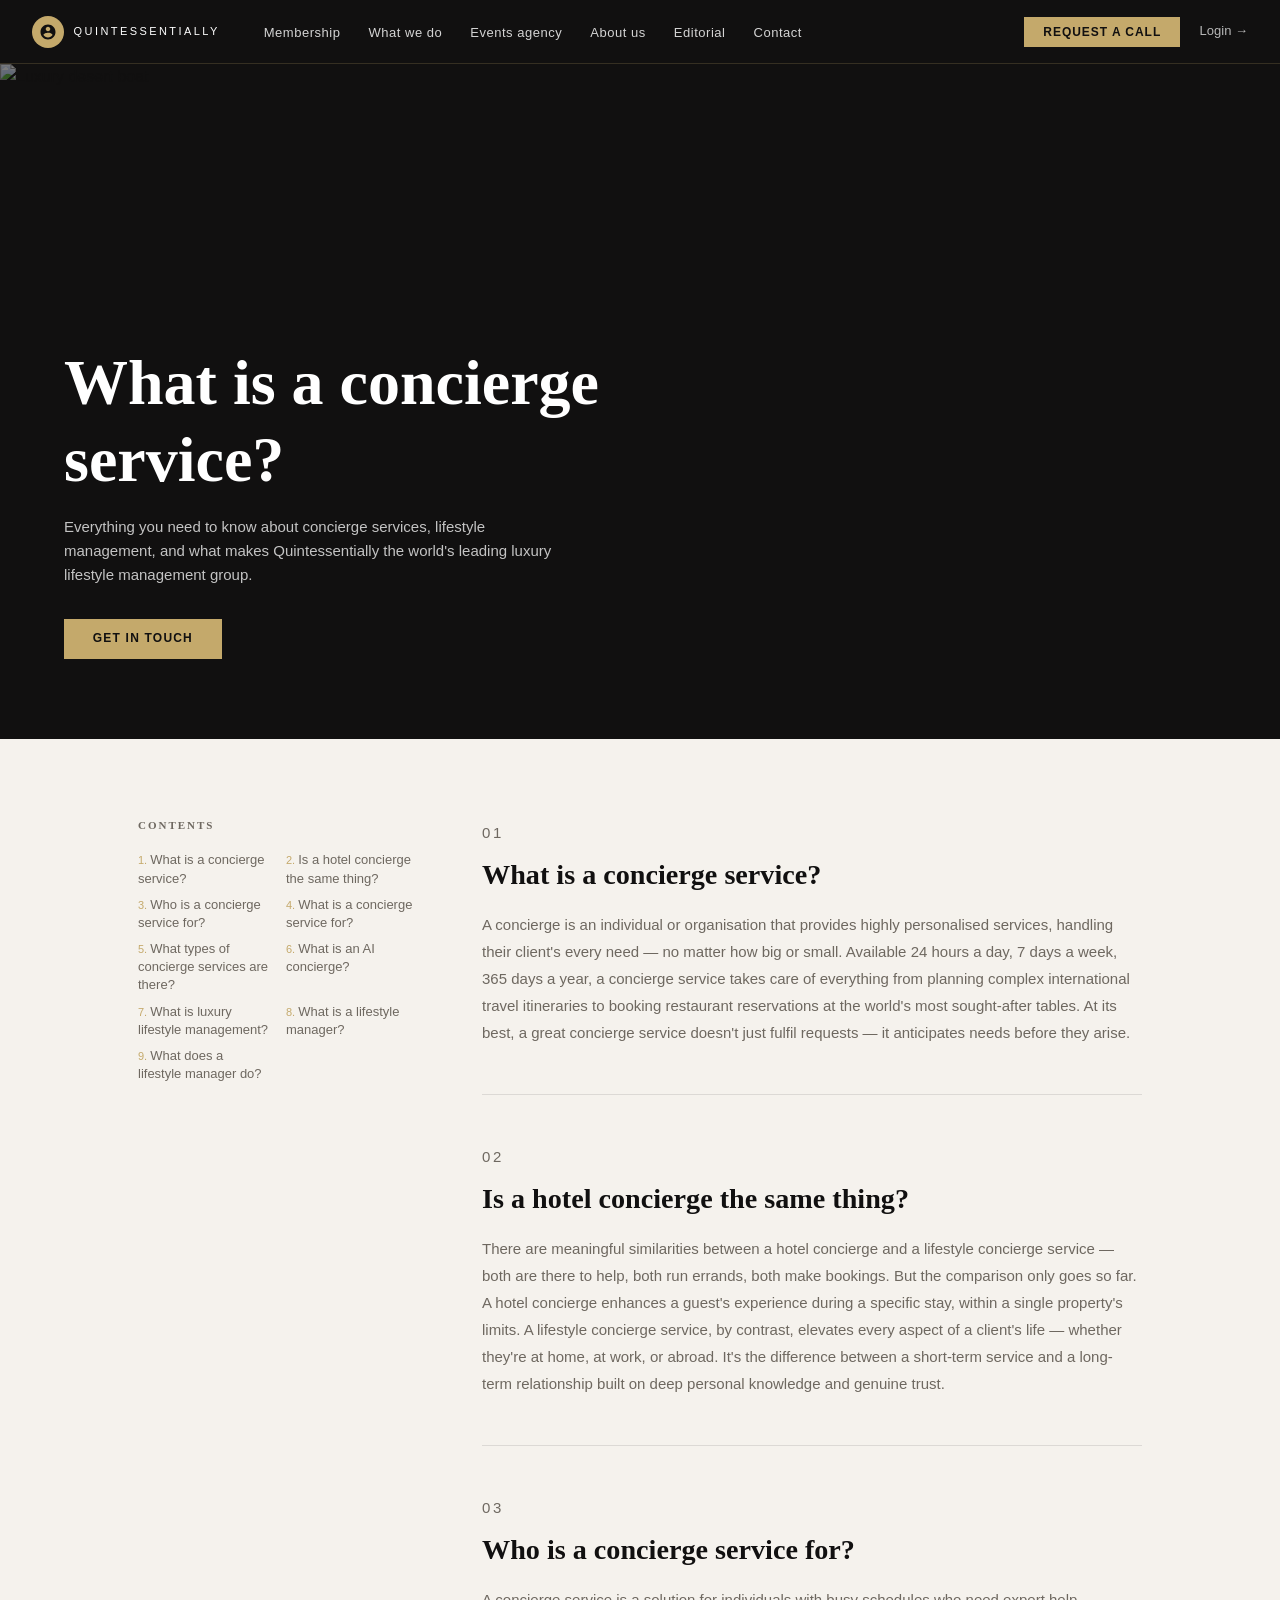
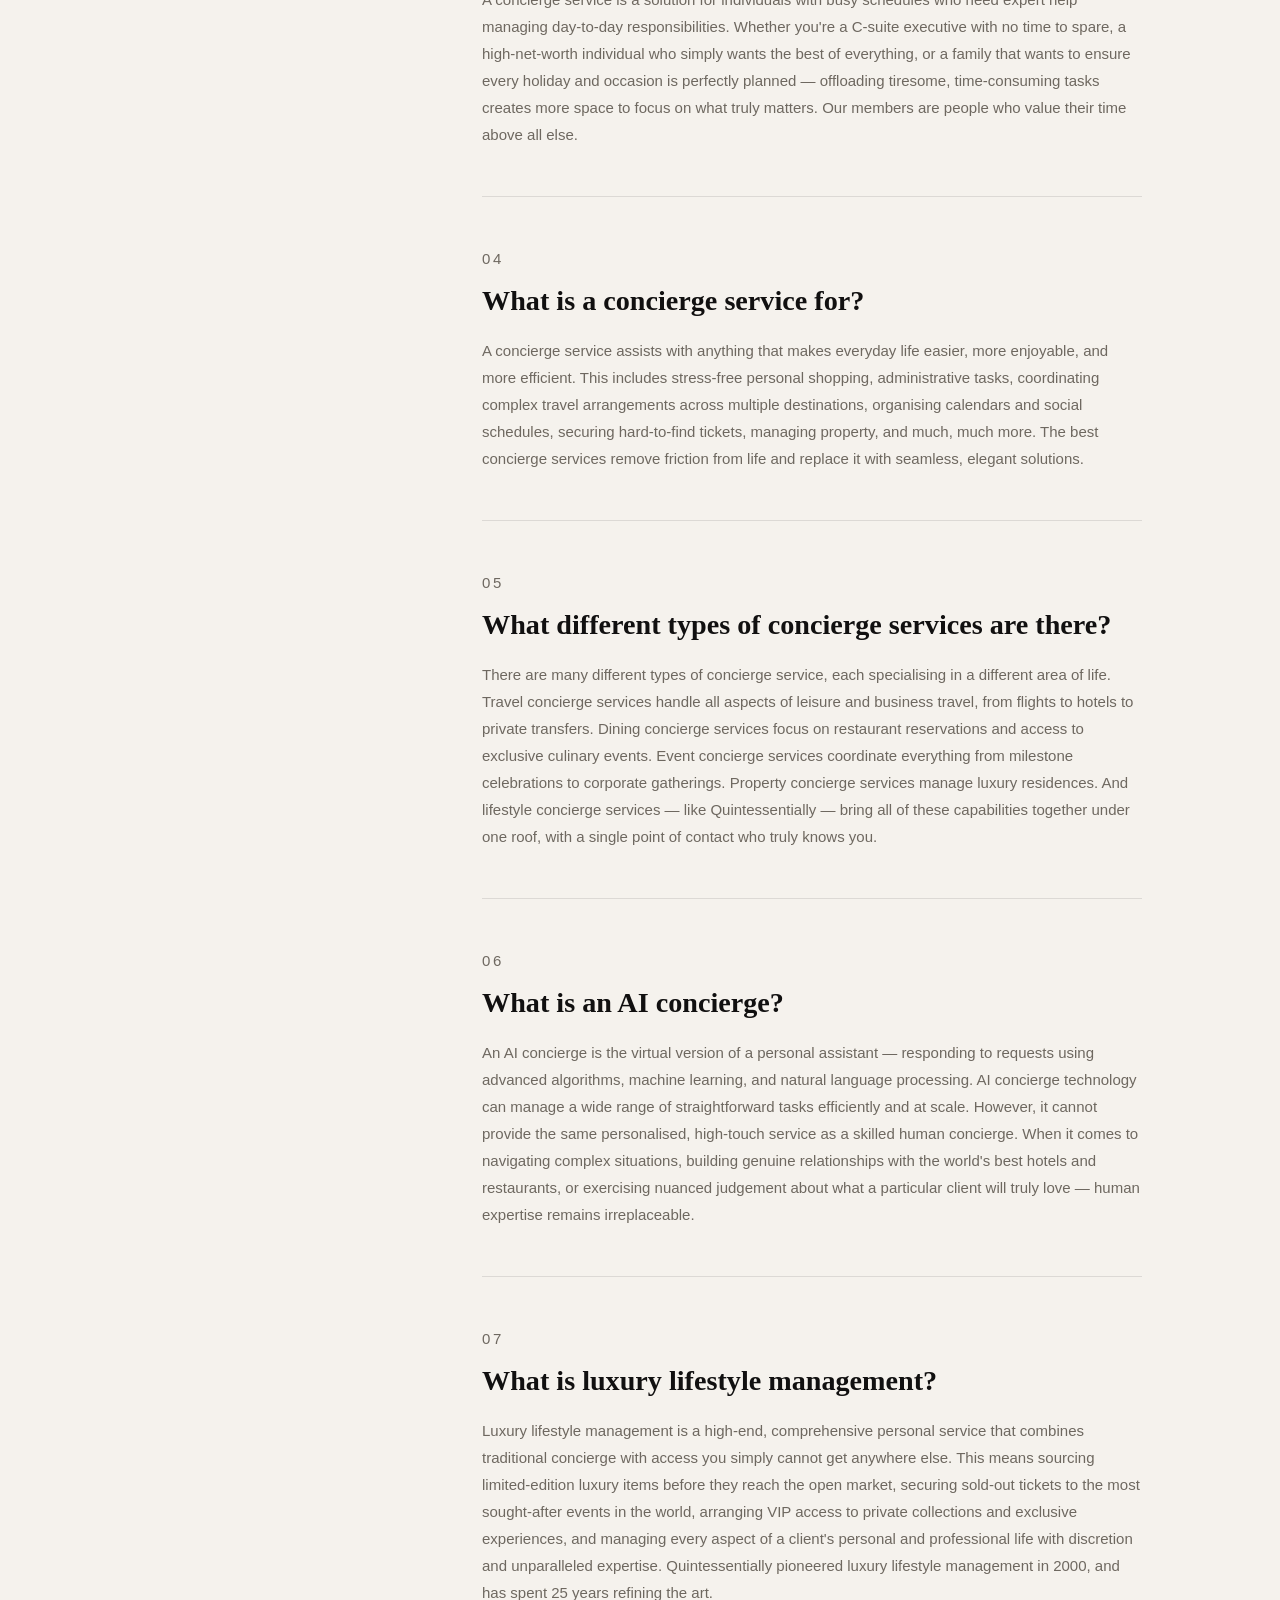
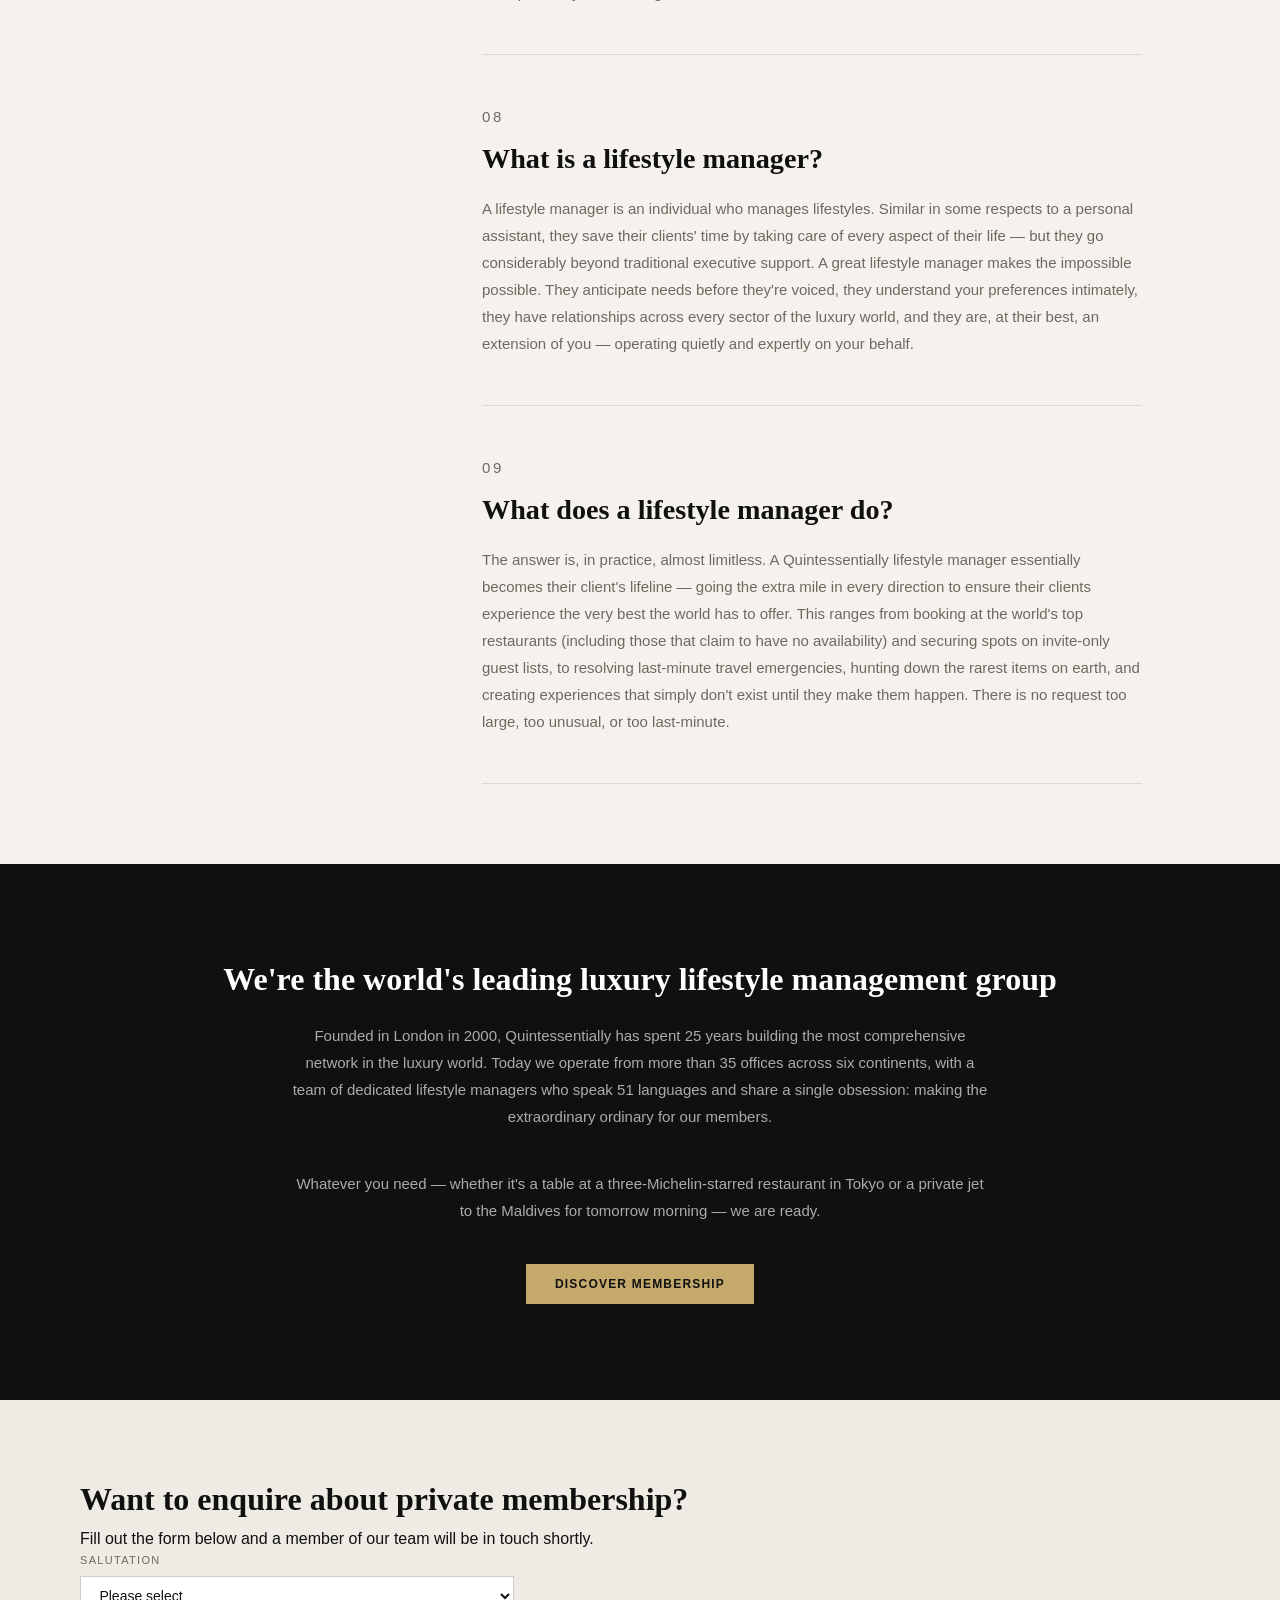
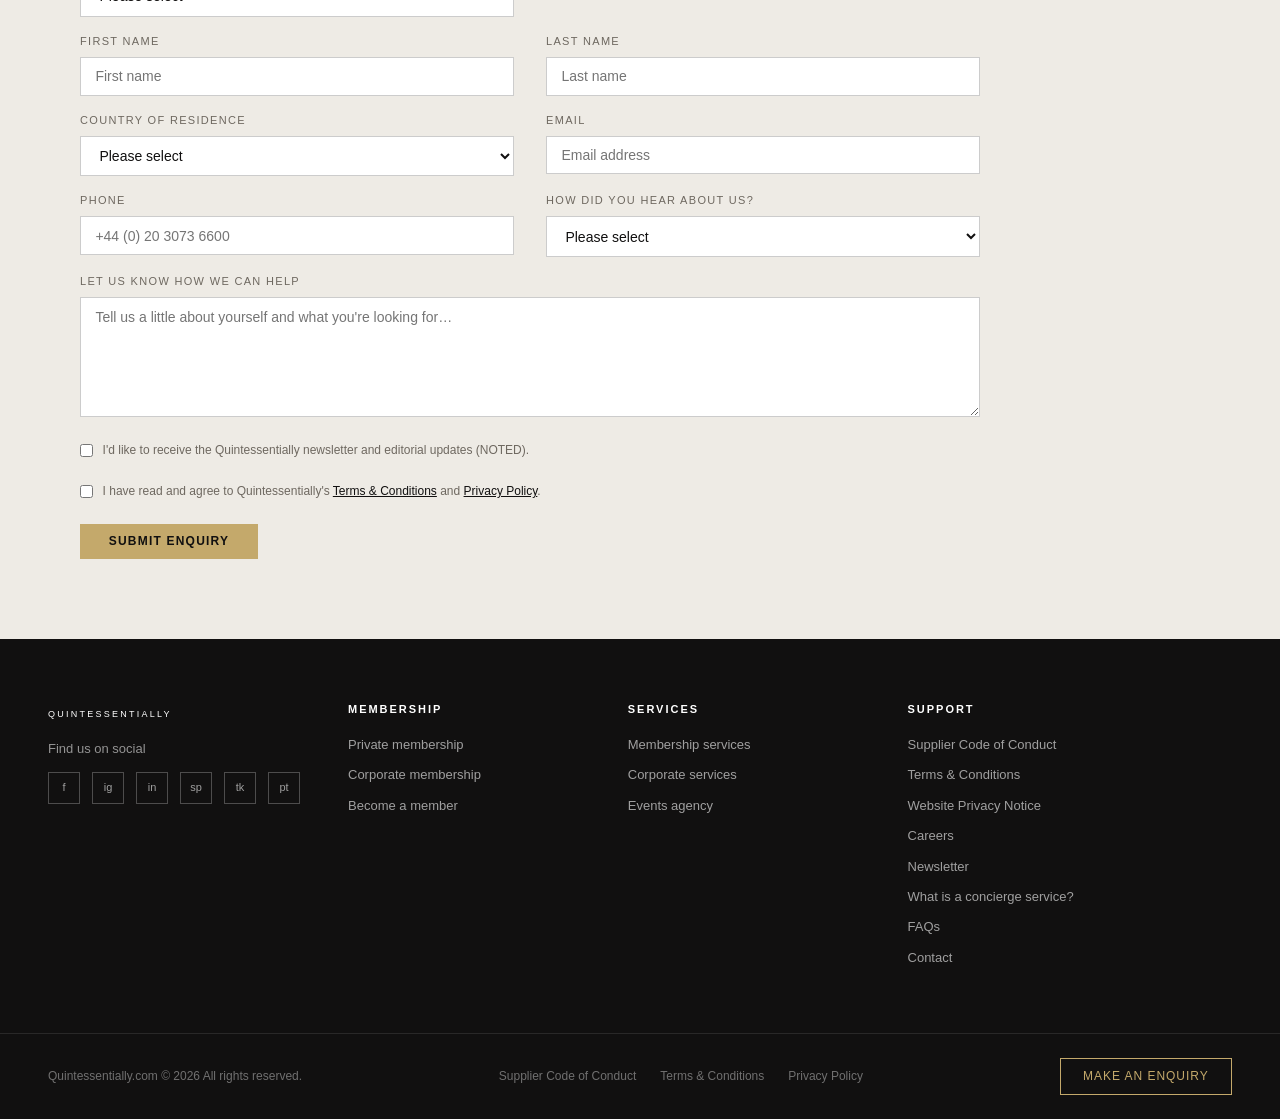
==== concierge-faq.html @ bd620f22 "Add files via upload" ====
<!DOCTYPE html>
<html lang="en">
<head>
  <meta charset="UTF-8">
  <meta name="viewport" content="width=device-width, initial-scale=1.0">
  <title>Quintessentially — What is a concierge service?</title>
  <link rel="stylesheet" href="assets/style.css">
  <style>
    body { padding-top: 64px; }

    /* TOC */
    .faq-layout {
      display: grid;
      grid-template-columns: 280px 1fr;
      gap: 4rem;
      max-width: 1100px;
      margin: 0 auto;
      padding: 5rem 3rem;
    }
    .faq-toc {
      position: sticky;
      top: 80px;
      align-self: start;
    }
    .faq-toc h3 {
      font-size: 11px;
      letter-spacing: 0.18em;
      text-transform: uppercase;
      color: var(--grey);
      margin-bottom: 1.2rem;
    }
    .faq-toc ul {
      display: grid;
      grid-template-columns: 1fr 1fr;
      gap: 0.5rem 1rem;
    }
    .faq-toc ul li a {
      font-size: 13px;
      color: var(--grey);
      line-height: 1.4;
      transition: color 0.2s;
      display: block;
    }
    .faq-toc ul li a:hover { color: var(--gold); }
    .faq-toc ul li a::before {
      content: attr(data-num) ". ";
      color: var(--gold);
      font-size: 11px;
    }

    /* FAQ ITEMS */
    .faq-items { }
    .faq-item {
      border-bottom: 1px solid rgba(0,0,0,0.1);
      padding: 3rem 0;
    }
    .faq-item:first-child { padding-top: 0; }
    .faq-number {
      font-size: 11px;
      letter-spacing: 0.18em;
      text-transform: uppercase;
      color: var(--gold);
      font-family: Helvetica, Arial, sans-serif;
      margin-bottom: 0.75rem;
    }
    .faq-item h2 {
      font-size: clamp(1.3rem, 2.2vw, 1.8rem);
      margin-bottom: 1.2rem;
      color: var(--black);
    }
    .faq-item p {
      color: var(--grey);
      font-size: 15px;
      line-height: 1.8;
      max-width: 680px;
    }

    /* CTA BAND */
    .faq-cta-band {
      background: var(--black);
      padding: 6rem 4rem;
      text-align: center;
    }
    .faq-cta-band h2 {
      color: var(--white);
      font-size: clamp(1.4rem, 2.5vw, 2.2rem);
      margin-bottom: 1.5rem;
    }
    .faq-cta-band p {
      color: rgba(255,255,255,0.65);
      font-size: 15px;
      line-height: 1.8;
      max-width: 700px;
      margin: 0 auto 2.5rem;
    }
  </style>
</head>
<body>

<nav>
  <div class="nav-logo">
    <div class="nav-logo-mark">
      <svg viewBox="0 0 24 24" xmlns="http://www.w3.org/2000/svg"><path d="M12 2C6.48 2 2 6.48 2 12s4.48 10 10 10 10-4.48 10-10S17.52 2 12 2zm0 3c1.66 0 3 1.34 3 3s-1.34 3-3 3-3-1.34-3-3 1.34-3 3-3zm0 14.2c-2.5 0-4.71-1.28-6-3.22.03-1.99 4-3.08 6-3.08 1.99 0 5.97 1.09 6 3.08-1.29 1.94-3.5 3.22-6 3.22z"/></svg>
    </div>
    <span class="nav-wordmark">Quintessentially</span>
  </div>
  <ul class="nav-links">
    <li class="has-drop"><a href="index.html">Membership</a></li>
    <li class="has-drop"><a href="member-services.html">What we do</a></li>
    <li><a href="global.html">Events agency</a></li>
    <li class="has-drop"><a href="global.html">About us</a></li>
    <li><a href="noted.html">Editorial</a></li>
    <li><a href="concierge-faq.html">Contact</a></li>
  </ul>
  <div class="nav-right">
    <button class="btn-request">Request a call</button>
    <a href="#" class="nav-login">Login →</a>
  </div>
</nav>

<!-- PAGE HERO -->
<section class="page-hero">
  <div class="page-hero-bg">
    <img src="https://images.unsplash.com/photo-1539635278872-0e7c5e1f4d5f?w=1600&q=80&fit=crop&crop=center" alt="Luxury desert boat">
  </div>
  <div class="page-hero-content">
    <h1>What is a concierge service?</h1>
    <p>Everything you need to know about concierge services, lifestyle management, and what makes Quintessentially the world's leading luxury lifestyle management group.</p>
    <a href="member-services.html#enquiry" class="btn-gold">Get in touch</a>
  </div>
</section>

<!-- FAQ LAYOUT -->
<div class="faq-layout">

  <!-- TABLE OF CONTENTS -->
  <aside class="faq-toc">
    <h3>Contents</h3>
    <ul>
      <li><a href="#q1" data-num="1">What is a concierge service?</a></li>
      <li><a href="#q2" data-num="2">Is a hotel concierge the same thing?</a></li>
      <li><a href="#q3" data-num="3">Who is a concierge service for?</a></li>
      <li><a href="#q4" data-num="4">What is a concierge service for?</a></li>
      <li><a href="#q5" data-num="5">What types of concierge services are there?</a></li>
      <li><a href="#q6" data-num="6">What is an AI concierge?</a></li>
      <li><a href="#q7" data-num="7">What is luxury lifestyle management?</a></li>
      <li><a href="#q8" data-num="8">What is a lifestyle manager?</a></li>
      <li><a href="#q9" data-num="9">What does a lifestyle manager do?</a></li>
    </ul>
  </aside>

  <!-- FAQ ITEMS -->
  <main class="faq-items">

    <article class="faq-item" id="q1">
      <p class="faq-number">01</p>
      <h2>What is a concierge service?</h2>
      <p>A concierge is an individual or organisation that provides highly personalised services, handling their client's every need — no matter how big or small. Available 24 hours a day, 7 days a week, 365 days a year, a concierge service takes care of everything from planning complex international travel itineraries to booking restaurant reservations at the world's most sought-after tables. At its best, a great concierge service doesn't just fulfil requests — it anticipates needs before they arise.</p>
    </article>

    <article class="faq-item" id="q2">
      <p class="faq-number">02</p>
      <h2>Is a hotel concierge the same thing?</h2>
      <p>There are meaningful similarities between a hotel concierge and a lifestyle concierge service — both are there to help, both run errands, both make bookings. But the comparison only goes so far. A hotel concierge enhances a guest's experience during a specific stay, within a single property's limits. A lifestyle concierge service, by contrast, elevates every aspect of a client's life — whether they're at home, at work, or abroad. It's the difference between a short-term service and a long-term relationship built on deep personal knowledge and genuine trust.</p>
    </article>

    <article class="faq-item" id="q3">
      <p class="faq-number">03</p>
      <h2>Who is a concierge service for?</h2>
      <p>A concierge service is a solution for individuals with busy schedules who need expert help managing day-to-day responsibilities. Whether you're a C-suite executive with no time to spare, a high-net-worth individual who simply wants the best of everything, or a family that wants to ensure every holiday and occasion is perfectly planned — offloading tiresome, time-consuming tasks creates more space to focus on what truly matters. Our members are people who value their time above all else.</p>
    </article>

    <article class="faq-item" id="q4">
      <p class="faq-number">04</p>
      <h2>What is a concierge service for?</h2>
      <p>A concierge service assists with anything that makes everyday life easier, more enjoyable, and more efficient. This includes stress-free personal shopping, administrative tasks, coordinating complex travel arrangements across multiple destinations, organising calendars and social schedules, securing hard-to-find tickets, managing property, and much, much more. The best concierge services remove friction from life and replace it with seamless, elegant solutions.</p>
    </article>

    <article class="faq-item" id="q5">
      <p class="faq-number">05</p>
      <h2>What different types of concierge services are there?</h2>
      <p>There are many different types of concierge service, each specialising in a different area of life. Travel concierge services handle all aspects of leisure and business travel, from flights to hotels to private transfers. Dining concierge services focus on restaurant reservations and access to exclusive culinary events. Event concierge services coordinate everything from milestone celebrations to corporate gatherings. Property concierge services manage luxury residences. And lifestyle concierge services — like Quintessentially — bring all of these capabilities together under one roof, with a single point of contact who truly knows you.</p>
    </article>

    <article class="faq-item" id="q6">
      <p class="faq-number">06</p>
      <h2>What is an AI concierge?</h2>
      <p>An AI concierge is the virtual version of a personal assistant — responding to requests using advanced algorithms, machine learning, and natural language processing. AI concierge technology can manage a wide range of straightforward tasks efficiently and at scale. However, it cannot provide the same personalised, high-touch service as a skilled human concierge. When it comes to navigating complex situations, building genuine relationships with the world's best hotels and restaurants, or exercising nuanced judgement about what a particular client will truly love — human expertise remains irreplaceable.</p>
    </article>

    <article class="faq-item" id="q7">
      <p class="faq-number">07</p>
      <h2>What is luxury lifestyle management?</h2>
      <p>Luxury lifestyle management is a high-end, comprehensive personal service that combines traditional concierge with access you simply cannot get anywhere else. This means sourcing limited-edition luxury items before they reach the open market, securing sold-out tickets to the most sought-after events in the world, arranging VIP access to private collections and exclusive experiences, and managing every aspect of a client's personal and professional life with discretion and unparalleled expertise. Quintessentially pioneered luxury lifestyle management in 2000, and has spent 25 years refining the art.</p>
    </article>

    <article class="faq-item" id="q8">
      <p class="faq-number">08</p>
      <h2>What is a lifestyle manager?</h2>
      <p>A lifestyle manager is an individual who manages lifestyles. Similar in some respects to a personal assistant, they save their clients' time by taking care of every aspect of their life — but they go considerably beyond traditional executive support. A great lifestyle manager makes the impossible possible. They anticipate needs before they're voiced, they understand your preferences intimately, they have relationships across every sector of the luxury world, and they are, at their best, an extension of you — operating quietly and expertly on your behalf.</p>
    </article>

    <article class="faq-item" id="q9">
      <p class="faq-number">09</p>
      <h2>What does a lifestyle manager do?</h2>
      <p>The answer is, in practice, almost limitless. A Quintessentially lifestyle manager essentially becomes their client's lifeline — going the extra mile in every direction to ensure their clients experience the very best the world has to offer. This ranges from booking at the world's top restaurants (including those that claim to have no availability) and securing spots on invite-only guest lists, to resolving last-minute travel emergencies, hunting down the rarest items on earth, and creating experiences that simply don't exist until they make them happen. There is no request too large, too unusual, or too last-minute.</p>
    </article>

  </main>
</div>

<!-- FAQ CTA BAND -->
<section class="faq-cta-band">
  <h2>We're the world's leading luxury lifestyle management group</h2>
  <p>Founded in London in 2000, Quintessentially has spent 25 years building the most comprehensive network in the luxury world. Today we operate from more than 35 offices across six continents, with a team of dedicated lifestyle managers who speak 51 languages and share a single obsession: making the extraordinary ordinary for our members.</p>
  <p>Whatever you need — whether it's a table at a three-Michelin-starred restaurant in Tokyo or a private jet to the Maldives for tomorrow morning — we are ready.</p>
  <a href="member-services.html#enquiry" class="btn-gold">Discover membership</a>
</section>

<!-- ENQUIRY FORM -->
<section class="enquiry-section" id="enquiry">
  <div class="container">
    <h2>Want to enquire about private membership?</h2>
    <p>Fill out the form below and a member of our team will be in touch shortly.</p>
    <form class="enquiry-form" onsubmit="return false;">
      <div>
        <label for="salutation-faq">Salutation</label>
        <select id="salutation-faq">
          <option value="">Please select</option>
          <option>Mr</option>
          <option>Mrs</option>
          <option>Ms</option>
          <option>Dr</option>
          <option>Lord</option>
          <option>Lady</option>
        </select>
      </div>
      <div></div>
      <div>
        <label for="first-name-faq">First name</label>
        <input type="text" id="first-name-faq" placeholder="First name">
      </div>
      <div>
        <label for="last-name-faq">Last name</label>
        <input type="text" id="last-name-faq" placeholder="Last name">
      </div>
      <div>
        <label for="country-faq">Country of residence</label>
        <select id="country-faq">
          <option value="">Please select</option>
          <option>United Kingdom</option>
          <option>United States</option>
          <option>United Arab Emirates</option>
          <option>France</option>
          <option>Germany</option>
          <option>Switzerland</option>
          <option>Italy</option>
          <option>Spain</option>
          <option>Other</option>
        </select>
      </div>
      <div>
        <label for="email-faq">Email</label>
        <input type="email" id="email-faq" placeholder="Email address">
      </div>
      <div>
        <label for="phone-faq">Phone</label>
        <input type="tel" id="phone-faq" placeholder="+44 (0) 20 3073 6600">
      </div>
      <div>
        <label for="heard-faq">How did you hear about us?</label>
        <select id="heard-faq">
          <option value="">Please select</option>
          <option>Word of mouth</option>
          <option>Google search</option>
          <option>Social media</option>
          <option>Press coverage</option>
          <option>Existing member</option>
          <option>Hotel or brand partner</option>
        </select>
      </div>
      <div class="full-width">
        <label for="message-faq">Let us know how we can help</label>
        <textarea id="message-faq" placeholder="Tell us a little about yourself and what you're looking for…"></textarea>
      </div>
      <div class="checkbox-row">
        <input type="checkbox" id="newsletter-check-faq">
        <label for="newsletter-check-faq" style="text-transform:none;letter-spacing:0;font-size:12px;color:var(--grey);">I'd like to receive the Quintessentially newsletter and editorial updates (NOTED).</label>
      </div>
      <div class="checkbox-row">
        <input type="checkbox" id="terms-check-faq">
        <label for="terms-check-faq" style="text-transform:none;letter-spacing:0;font-size:12px;color:var(--grey);">I have read and agree to Quintessentially's <a href="#" style="color:var(--black);text-decoration:underline;">Terms &amp; Conditions</a> and <a href="#" style="color:var(--black);text-decoration:underline;">Privacy Policy</a>.</label>
      </div>
      <div class="full-width">
        <button type="submit" class="btn-gold">Submit enquiry</button>
      </div>
    </form>
  </div>
</section>

<footer>
  <div class="footer-top">
    <div class="footer-brand">
      <span style="font-family:Helvetica;font-size:9px;letter-spacing:0.25em;color:#fff;text-transform:uppercase;">QUINTESSENTIALLY</span>
      <p style="margin-top:1rem;">Find us on social</p>
      <div class="footer-social">
        <a href="#">f</a><a href="#">ig</a><a href="#">in</a><a href="#">sp</a><a href="#">tk</a><a href="#">pt</a>
      </div>
    </div>
    <div class="footer-col">
      <h5>Membership</h5>
      <ul>
        <li><a href="#">Private membership</a></li>
        <li><a href="#">Corporate membership</a></li>
        <li><a href="member-services.html">Become a member</a></li>
      </ul>
    </div>
    <div class="footer-col">
      <h5>Services</h5>
      <ul>
        <li><a href="member-services.html">Membership services</a></li>
        <li><a href="#">Corporate services</a></li>
        <li><a href="#">Events agency</a></li>
      </ul>
    </div>
    <div class="footer-col">
      <h5>Support</h5>
      <ul>
        <li><a href="#">Supplier Code of Conduct</a></li>
        <li><a href="#">Terms &amp; Conditions</a></li>
        <li><a href="#">Website Privacy Notice</a></li>
        <li><a href="#">Careers</a></li>
        <li><a href="#">Newsletter</a></li>
        <li><a href="concierge-faq.html">What is a concierge service?</a></li>
        <li><a href="concierge-faq.html">FAQs</a></li>
        <li><a href="#">Contact</a></li>
      </ul>
    </div>
  </div>
  <div class="footer-bottom">
    <p>Quintessentially.com © 2026 All rights reserved.</p>
    <div class="footer-bottom-links">
      <a href="#">Supplier Code of Conduct</a>
      <a href="#">Terms &amp; Conditions</a>
      <a href="#">Privacy Policy</a>
    </div>
    <a href="#" class="btn-make-enquiry">Make an enquiry</a>
  </div>
</footer>

<script src="assets/main.js" defer></script>
</body>
</html>
---- assets/style.css ----
/* Quintessentially — Shared Stylesheet */

:root {
  --black: #111010;
  --paper: #F5F2ED;
  --gold: #C4A96B;
  --grey: #6E6860;
  --white: #ffffff;
  color-scheme: light;
}

*, *::before, *::after { box-sizing: border-box; margin: 0; padding: 0; }

html { scroll-behavior: smooth; }

body {
  font-family: Helvetica, Arial, sans-serif;
  background: var(--paper);
  color: var(--black);
  font-size: 16px;
  line-height: 1.6;
}

h1, h2, h3, h4, h5, h6 {
  font-family: Georgia, 'Times New Roman', serif;
  line-height: 1.2;
}

a { color: inherit; text-decoration: none; }
ul { list-style: none; }
img { display: block; width: 100%; height: 100%; object-fit: cover; }

/* ── NAV ── */
nav {
  position: fixed;
  top: 0; left: 0; right: 0;
  z-index: 100;
  background: var(--black);
  display: flex;
  align-items: center;
  gap: 2rem;
  padding: 0 2rem;
  height: 64px;
  border-bottom: 1px solid rgba(196,169,107,0.2);
}

.nav-logo {
  display: flex;
  align-items: center;
  gap: 0.6rem;
  flex-shrink: 0;
}

.nav-logo-mark {
  width: 32px;
  height: 32px;
  background: var(--gold);
  border-radius: 50%;
  display: flex;
  align-items: center;
  justify-content: center;
}

.nav-logo-mark svg {
  width: 18px;
  height: 18px;
  fill: var(--black);
}

.nav-wordmark {
  font-family: Helvetica, Arial, sans-serif;
  font-size: 11px;
  letter-spacing: 0.22em;
  text-transform: uppercase;
  color: var(--white);
}

.nav-links {
  display: flex;
  align-items: center;
  gap: 0.25rem;
  flex: 1;
}

.nav-links li a {
  color: rgba(255,255,255,0.82);
  font-size: 13px;
  letter-spacing: 0.04em;
  padding: 0.35rem 0.75rem;
  border-radius: 2px;
  transition: color 0.2s;
}

.nav-links li a:hover { color: var(--gold); }

.nav-right {
  display: flex;
  align-items: center;
  gap: 1.2rem;
  flex-shrink: 0;
}

.btn-request {
  background: var(--gold);
  color: var(--black);
  border: none;
  padding: 0.5rem 1.2rem;
  font-size: 12px;
  letter-spacing: 0.08em;
  text-transform: uppercase;
  cursor: pointer;
  font-family: Helvetica, Arial, sans-serif;
  font-weight: 600;
  transition: background 0.2s;
}

.btn-request:hover { background: #b8983d; }

.nav-login {
  color: rgba(255,255,255,0.7);
  font-size: 13px;
  transition: color 0.2s;
}

.nav-login:hover { color: var(--gold); }

/* ── FOOTER ── */
footer {
  background: var(--black);
  color: rgba(255,255,255,0.75);
  font-size: 13px;
}

.footer-top {
  display: grid;
  grid-template-columns: 1fr 1fr 1fr 1.4fr;
  gap: 3rem;
  padding: 4rem 3rem;
  border-bottom: 1px solid rgba(255,255,255,0.1);
}

.footer-brand p {
  font-size: 13px;
  color: rgba(255,255,255,0.55);
  margin-top: 1rem;
}

.footer-social {
  display: flex;
  gap: 0.75rem;
  margin-top: 0.75rem;
}

.footer-social a {
  width: 32px;
  height: 32px;
  border: 1px solid rgba(255,255,255,0.25);
  display: flex;
  align-items: center;
  justify-content: center;
  font-size: 11px;
  color: rgba(255,255,255,0.6);
  transition: border-color 0.2s, color 0.2s;
}

.footer-social a:hover { border-color: var(--gold); color: var(--gold); }

.footer-col h5 {
  font-family: Helvetica, Arial, sans-serif;
  font-size: 11px;
  letter-spacing: 0.18em;
  text-transform: uppercase;
  color: var(--white);
  margin-bottom: 1.2rem;
}

.footer-col ul { display: flex; flex-direction: column; gap: 0.6rem; }

.footer-col ul li a {
  color: rgba(255,255,255,0.6);
  font-size: 13px;
  transition: color 0.2s;
}

.footer-col ul li a:hover { color: var(--gold); }

.footer-bottom {
  display: flex;
  align-items: center;
  justify-content: space-between;
  flex-wrap: wrap;
  gap: 1rem;
  padding: 1.5rem 3rem;
}

.footer-bottom p { font-size: 12px; color: rgba(255,255,255,0.4); }

.footer-bottom-links {
  display: flex;
  gap: 1.5rem;
}

.footer-bottom-links a {
  font-size: 12px;
  color: rgba(255,255,255,0.4);
  transition: color 0.2s;
}

.footer-bottom-links a:hover { color: var(--gold); }

.btn-make-enquiry {
  background: transparent;
  border: 1px solid var(--gold);
  color: var(--gold);
  padding: 0.5rem 1.4rem;
  font-size: 12px;
  letter-spacing: 0.08em;
  text-transform: uppercase;
  transition: background 0.2s, color 0.2s;
}

.btn-make-enquiry:hover { background: var(--gold); color: var(--black); }

/* ── SHARED UTILITY CLASSES ── */
.container { max-width: 1200px; margin: 0 auto; padding: 0 2rem; }

.btn-gold {
  display: inline-block;
  background: var(--gold);
  color: var(--black);
  padding: 0.65rem 1.8rem;
  font-size: 12px;
  letter-spacing: 0.1em;
  text-transform: uppercase;
  font-weight: 700;
  font-family: Helvetica, Arial, sans-serif;
  transition: background 0.2s;
  cursor: pointer;
  border: none;
}

.btn-gold:hover { background: #b8983d; }

.btn-outline-white {
  display: inline-block;
  background: transparent;
  color: var(--white);
  border: 1px solid rgba(255,255,255,0.6);
  padding: 0.65rem 1.8rem;
  font-size: 12px;
  letter-spacing: 0.1em;
  text-transform: uppercase;
  font-family: Helvetica, Arial, sans-serif;
  transition: border-color 0.2s, color 0.2s;
}

.btn-outline-white:hover { border-color: var(--gold); color: var(--gold); }

.btn-outline-dark {
  display: inline-block;
  background: transparent;
  color: var(--black);
  border: 1px solid var(--black);
  padding: 0.65rem 1.8rem;
  font-size: 12px;
  letter-spacing: 0.1em;
  text-transform: uppercase;
  font-family: Helvetica, Arial, sans-serif;
  transition: background 0.2s, color 0.2s;
}

.btn-outline-dark:hover { background: var(--black); color: var(--white); }

.tag {
  display: inline-block;
  font-size: 10px;
  letter-spacing: 0.15em;
  text-transform: uppercase;
  color: var(--gold);
  font-family: Helvetica, Arial, sans-serif;
  font-weight: 600;
  margin-bottom: 0.5rem;
}

.tag-dark {
  color: var(--black);
}

/* ── SPLIT HERO ── */
.split-hero {
  display: grid;
  grid-template-columns: 1fr 1fr;
  min-height: 100vh;
  padding-top: 64px;
}

.split-hero-text {
  background: var(--black);
  color: var(--white);
  display: flex;
  flex-direction: column;
  justify-content: center;
  padding: 6rem 4rem;
}

.split-hero-text h1 {
  font-size: clamp(2.2rem, 4vw, 3.5rem);
  color: var(--white);
  margin-bottom: 1.5rem;
}

.split-hero-text p {
  color: rgba(255,255,255,0.7);
  margin-bottom: 2rem;
  max-width: 400px;
  font-size: 15px;
}

.split-hero-img {
  position: relative;
  overflow: hidden;
}

.split-hero-img img {
  position: absolute;
  inset: 0;
  width: 100%;
  height: 100%;
  object-fit: cover;
}

/* ── FILTER BAR ── */
.filter-bar {
  background: var(--paper);
  border-bottom: 1px solid rgba(0,0,0,0.1);
  padding: 1rem 3rem;
  display: flex;
  align-items: center;
  gap: 1rem;
}

.filter-bar label {
  font-size: 12px;
  letter-spacing: 0.12em;
  text-transform: uppercase;
  color: var(--grey);
}

.filter-bar select {
  border: 1px solid rgba(0,0,0,0.2);
  background: var(--white);
  padding: 0.4rem 1rem;
  font-size: 13px;
  font-family: Helvetica, Arial, sans-serif;
  color: var(--black);
  cursor: pointer;
}

/* ── FEATURE COLUMNS ── */
.feature-cols {
  display: grid;
  grid-template-columns: repeat(3, 1fr);
  gap: 0;
}

.feature-col {
  position: relative;
}

.feature-col-img {
  height: 380px;
  overflow: hidden;
}

.feature-col-body {
  padding: 2rem;
  background: var(--white);
}

.feature-col-body h3 {
  font-size: 1.3rem;
  margin-bottom: 0.75rem;
}

.feature-col-body p {
  color: var(--grey);
  font-size: 14px;
  line-height: 1.7;
  margin-bottom: 1rem;
}

/* ── CTA BAND ── */
.cta-band {
  position: relative;
  min-height: 320px;
  display: flex;
  align-items: center;
  justify-content: center;
  text-align: center;
  overflow: hidden;
}

.cta-band-bg {
  position: absolute;
  inset: 0;
  background: var(--black);
}

.cta-band-bg img {
  width: 100%;
  height: 100%;
  object-fit: cover;
  opacity: 0.4;
}

.cta-band-content {
  position: relative;
  z-index: 2;
  padding: 4rem 2rem;
}

.cta-band-content h2 {
  font-size: clamp(1.6rem, 3vw, 2.5rem);
  color: var(--white);
  margin-bottom: 1.5rem;
}

.cta-band-content p {
  color: rgba(255,255,255,0.7);
  margin-bottom: 2rem;
  max-width: 500px;
  margin-left: auto;
  margin-right: auto;
}

/* ── TESTIMONIAL BAND ── */
.testimonial-band {
  background: var(--black);
  padding: 5rem 3rem;
  text-align: center;
}

.testimonial-band blockquote {
  font-family: Georgia, serif;
  font-style: italic;
  font-size: clamp(1.2rem, 2.5vw, 1.7rem);
  color: var(--white);
  max-width: 800px;
  margin: 0 auto 2rem;
  line-height: 1.5;
}

.testimonial-dots {
  display: flex;
  gap: 0.5rem;
  justify-content: center;
}

.testimonial-dots span {
  width: 8px;
  height: 8px;
  border-radius: 50%;
  background: rgba(255,255,255,0.3);
}

.testimonial-dots span.active { background: var(--gold); }

/* ── MEMBERSHIP BAND ── */
.membership-band {
  background: var(--black);
  padding: 4rem 3rem;
  text-align: center;
  display: flex;
  flex-direction: column;
  align-items: center;
  gap: 1.5rem;
}

.membership-band h2 {
  color: var(--white);
  font-size: clamp(1.4rem, 2.5vw, 2rem);
}

.membership-band-btns {
  display: flex;
  gap: 1rem;
  flex-wrap: wrap;
  justify-content: center;
}

/* ── ENQUIRY FORM ── */
.enquiry-section {
  background: #EEEBE5;
  padding: 5rem 3rem;
}

.enquiry-section h2 {
  font-size: clamp(1.3rem, 2.5vw, 2rem);
  margin-bottom: 0.5rem;
}

.enquiry-section > p {
  color: var(--grey);
  margin-bottom: 2.5rem;
}

.enquiry-form {
  display: grid;
  grid-template-columns: 1fr 1fr;
  gap: 1rem 2rem;
  max-width: 900px;
}

.enquiry-form .full-width { grid-column: 1 / -1; }

.enquiry-form label {
  display: block;
  font-size: 11px;
  letter-spacing: 0.12em;
  text-transform: uppercase;
  margin-bottom: 0.4rem;
  color: var(--grey);
}

.enquiry-form input,
.enquiry-form select,
.enquiry-form textarea {
  width: 100%;
  border: 1px solid rgba(0,0,0,0.2);
  background: var(--white);
  padding: 0.65rem 0.9rem;
  font-size: 14px;
  font-family: Helvetica, Arial, sans-serif;
  color: var(--black);
}

.enquiry-form textarea { min-height: 120px; resize: vertical; }

.enquiry-form .checkbox-row {
  display: flex;
  align-items: flex-start;
  gap: 0.6rem;
  grid-column: 1 / -1;
  font-size: 12px;
  color: var(--grey);
}

.enquiry-form .checkbox-row input[type="checkbox"] {
  width: auto;
  margin-top: 3px;
  flex-shrink: 0;
}

/* ── SPECIALIST SERVICES TABS ── */
.specialist-section {
  background: var(--black);
  padding: 5rem 3rem;
}

.specialist-section h2 {
  color: var(--white);
  margin-bottom: 2rem;
  font-size: clamp(1.4rem, 2.5vw, 2rem);
}

.specialist-tabs {
  display: flex;
  flex-wrap: wrap;
  gap: 0.5rem;
  margin-bottom: 2.5rem;
}

.specialist-tabs button {
  background: transparent;
  border: 1px solid rgba(255,255,255,0.25);
  color: rgba(255,255,255,0.7);
  padding: 0.4rem 1rem;
  font-size: 12px;
  letter-spacing: 0.06em;
  cursor: pointer;
  font-family: Helvetica, Arial, sans-serif;
  transition: border-color 0.2s, color 0.2s;
}

.specialist-tabs button.active,
.specialist-tabs button:hover {
  border-color: var(--gold);
  color: var(--gold);
}

.specialist-feature-card {
  display: grid;
  grid-template-columns: 1fr 1fr;
  background: #1A1918;
  overflow: hidden;
}

.specialist-feature-card-img {
  height: 360px;
  overflow: hidden;
}

.specialist-feature-card-body {
  padding: 3rem;
  display: flex;
  flex-direction: column;
  justify-content: center;
}

.specialist-feature-card-body h3 {
  color: var(--white);
  font-size: 1.6rem;
  margin-bottom: 1rem;
}

.specialist-feature-card-body p {
  color: rgba(255,255,255,0.65);
  font-size: 14px;
  line-height: 1.7;
  margin-bottom: 1.5rem;
}

/* ── CLOSER BAND ── */
.closer-band {
  position: relative;
  min-height: 420px;
  display: flex;
  align-items: center;
  overflow: hidden;
}

.closer-band-bg {
  position: absolute;
  inset: 0;
}

.closer-band-bg img {
  width: 100%;
  height: 100%;
  object-fit: cover;
}

.closer-band-overlay {
  position: absolute;
  inset: 0;
  background: rgba(17,16,16,0.55);
}

.closer-band-box {
  position: relative;
  z-index: 2;
  background: rgba(17,16,16,0.82);
  padding: 3.5rem 4rem;
  max-width: 560px;
  margin-left: 8%;
}

.closer-band-box h2 {
  font-style: italic;
  color: var(--white);
  font-size: clamp(1.3rem, 2.5vw, 2rem);
  margin-bottom: 1rem;
}

.closer-band-box p {
  color: rgba(255,255,255,0.7);
  font-size: 14px;
  margin-bottom: 2rem;
  line-height: 1.7;
}

.closer-band-btns { display: flex; gap: 1rem; flex-wrap: wrap; }

/* ── STORY / CAROUSEL SECTION ── */
.story-section {
  display: grid;
  grid-template-columns: 1fr 1fr;
  min-height: 540px;
}

.story-images {
  display: grid;
  grid-template-columns: 1fr 1fr;
  grid-template-rows: 1fr 1fr;
}

.story-images img {
  width: 100%;
  height: 270px;
  object-fit: cover;
}

.story-body {
  background: var(--black);
  color: var(--white);
  padding: 4rem;
  display: flex;
  flex-direction: column;
  justify-content: center;
}

.story-body .tag { color: var(--gold); }

.story-body h2 {
  font-size: clamp(1.4rem, 2.5vw, 2.2rem);
  color: var(--white);
  margin-bottom: 1rem;
}

.story-body p {
  color: rgba(255,255,255,0.7);
  font-size: 14px;
  line-height: 1.8;
  margin-bottom: 1.5rem;
}

/* ── PAGE HERO (dark full bleed) ── */
.page-hero {
  position: relative;
  min-height: 75vh;
  display: flex;
  align-items: flex-end;
  padding-top: 64px;
  overflow: hidden;
}

.page-hero-bg {
  position: absolute;
  inset: 0;
  background: var(--black);
}

.page-hero-bg img {
  width: 100%;
  height: 100%;
  object-fit: cover;
  opacity: 0.45;
}

.page-hero-content {
  position: relative;
  z-index: 2;
  padding: 5rem 4rem;
  max-width: 700px;
}

.page-hero-content h1 {
  font-size: clamp(2.5rem, 5vw, 5rem);
  color: var(--white);
  margin-bottom: 1rem;
}

.page-hero-content p {
  color: rgba(255,255,255,0.75);
  font-size: 15px;
  margin-bottom: 2rem;
  max-width: 500px;
}
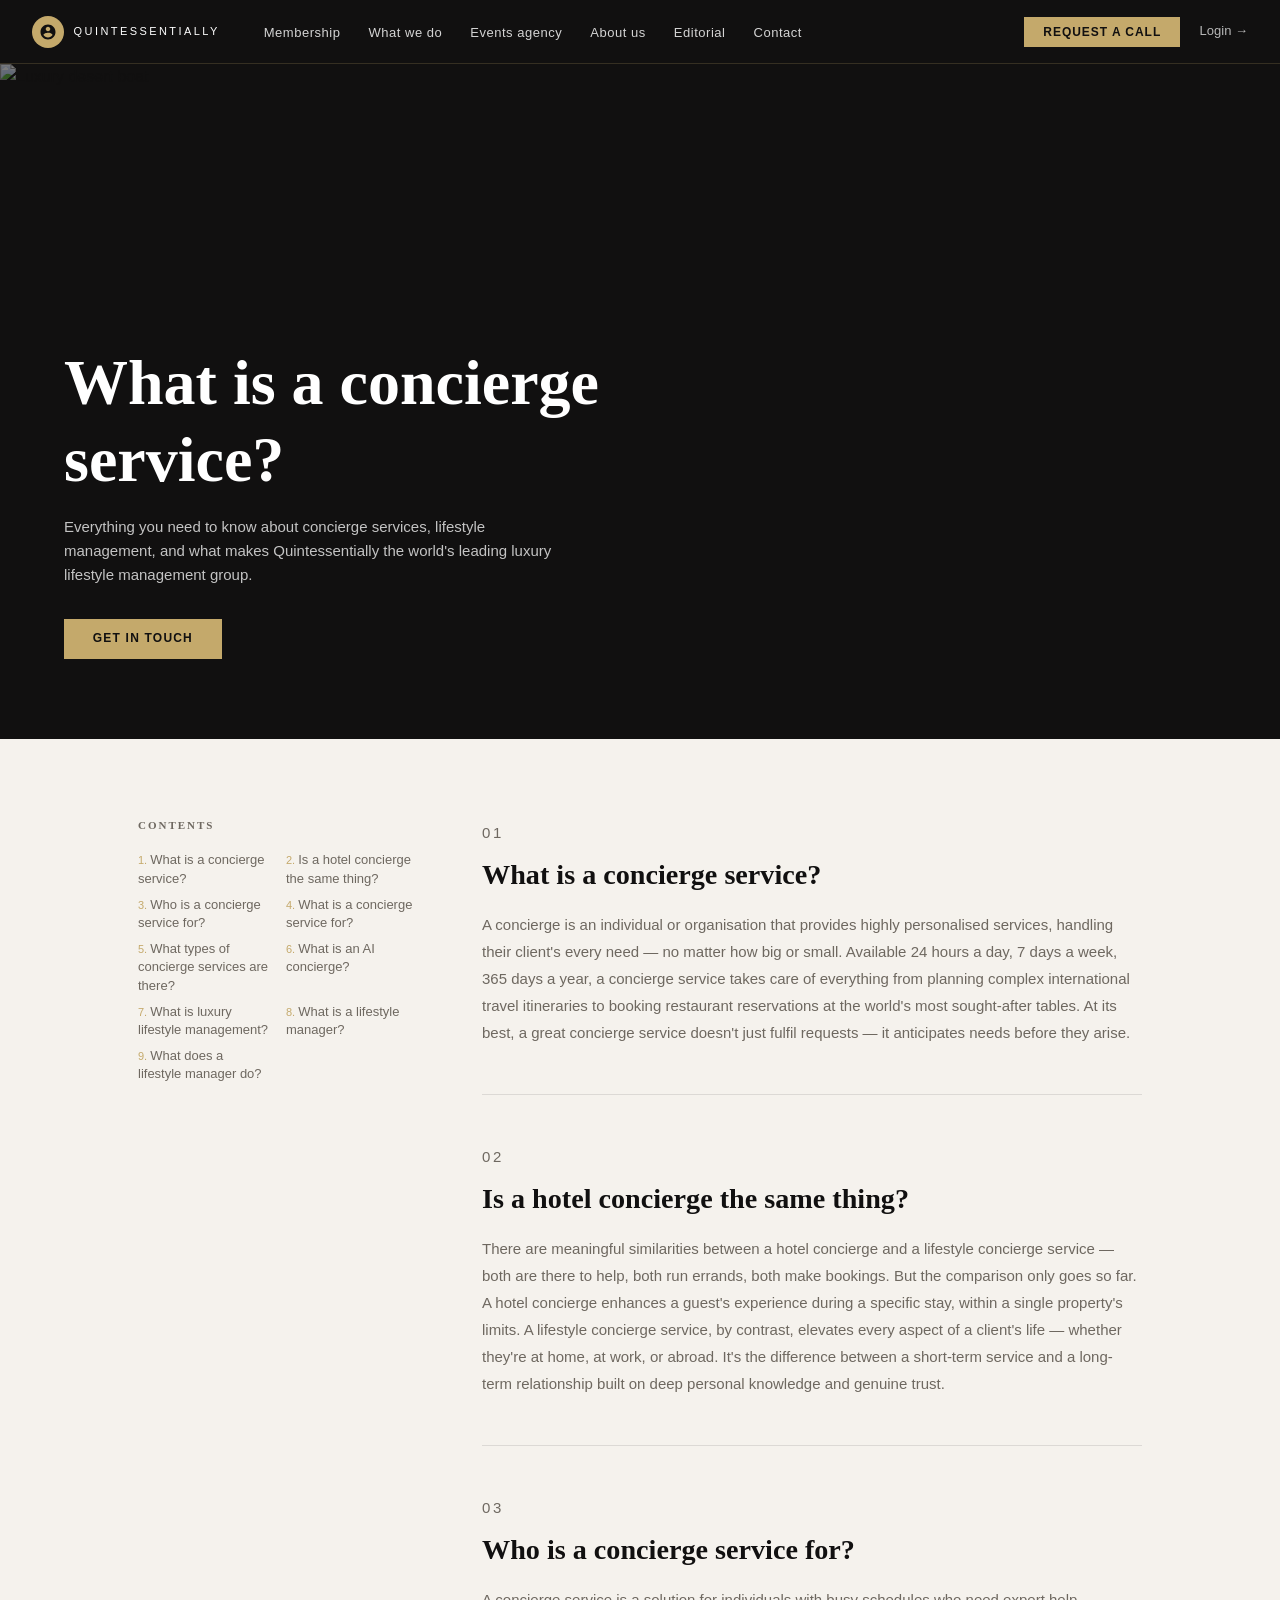
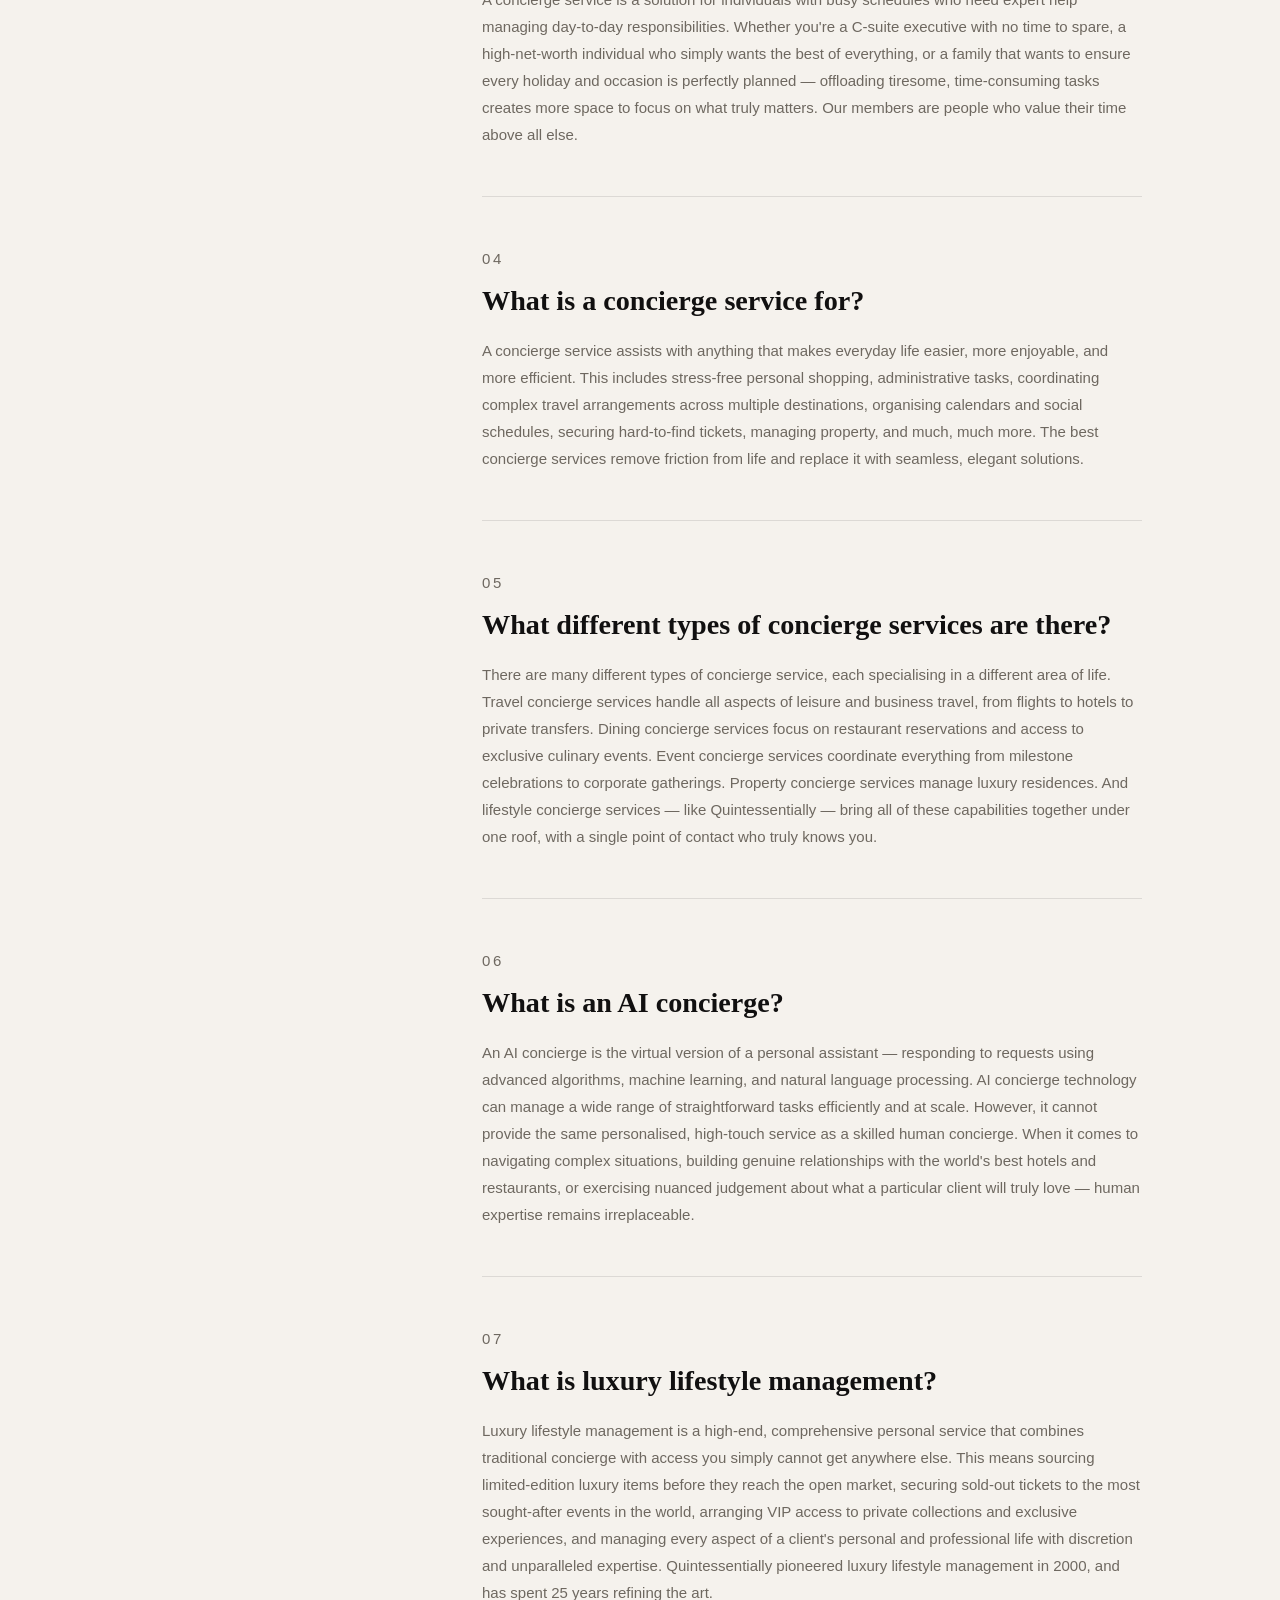
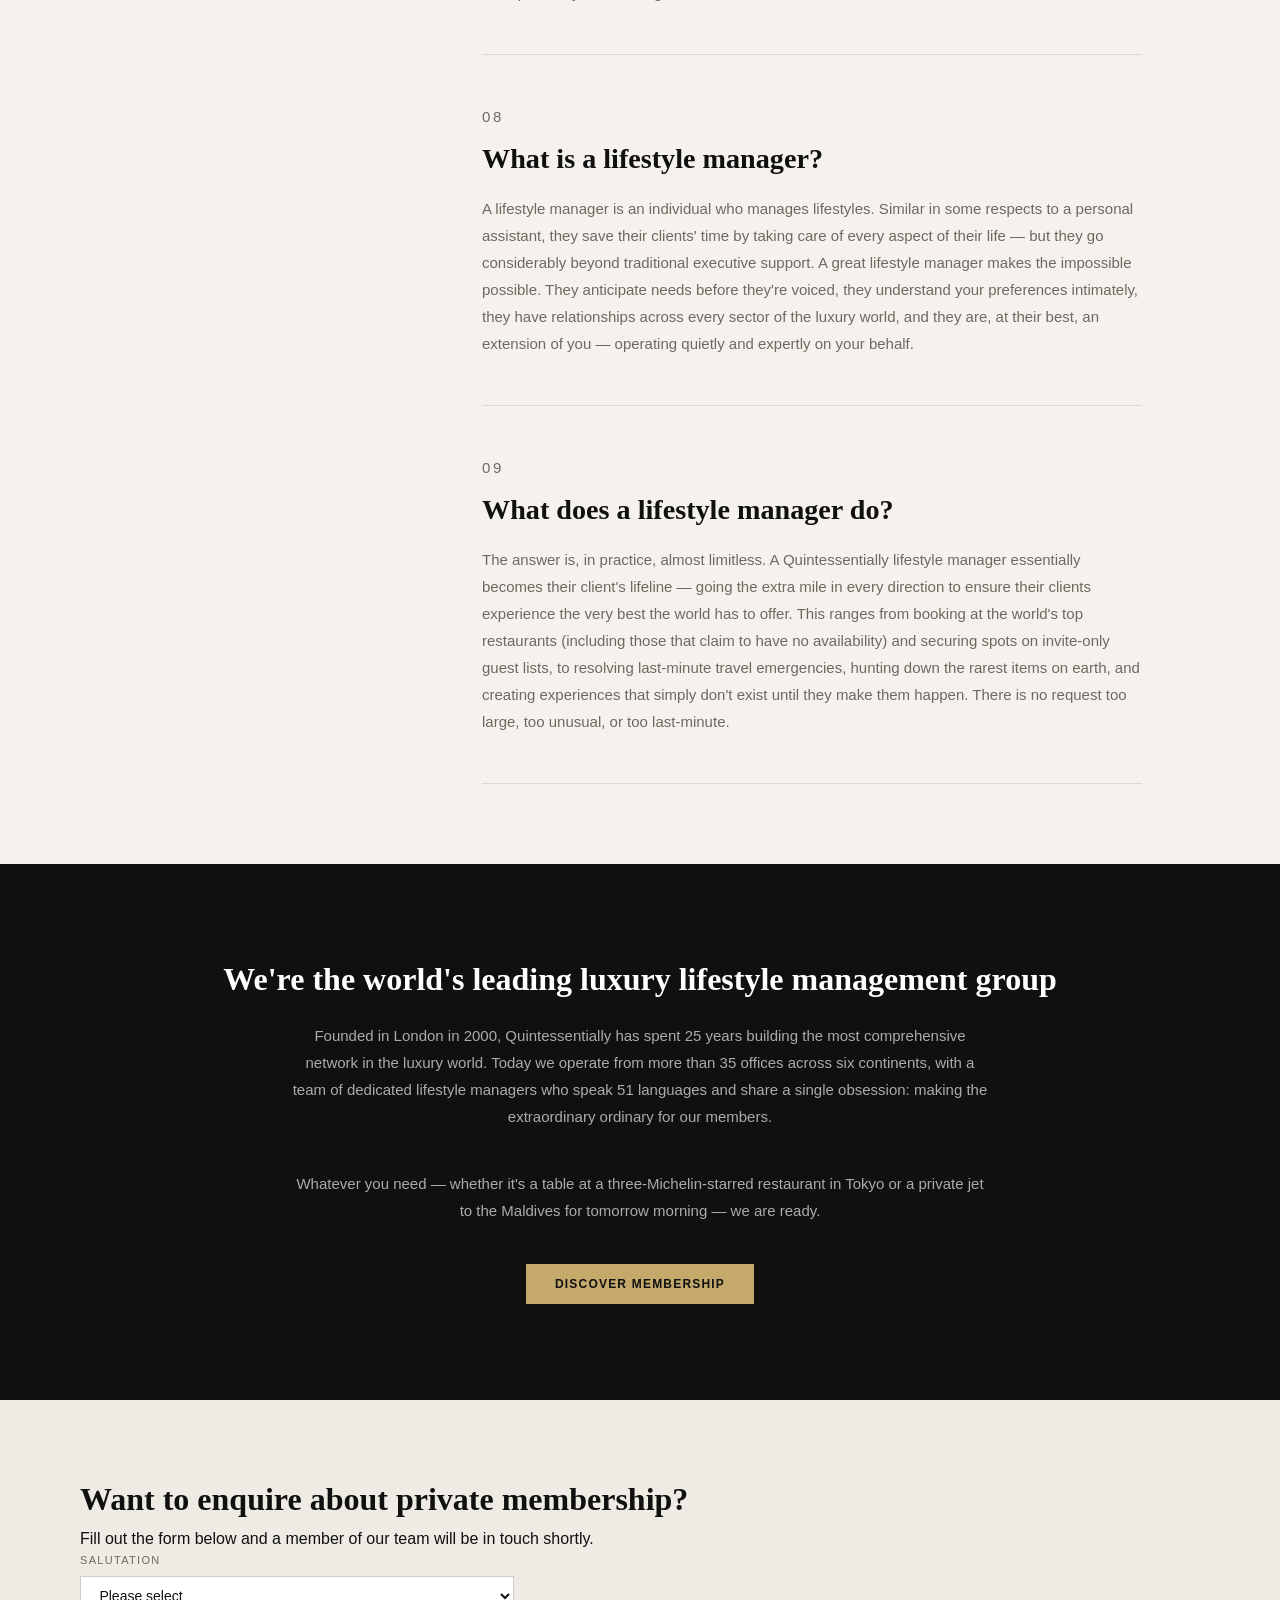
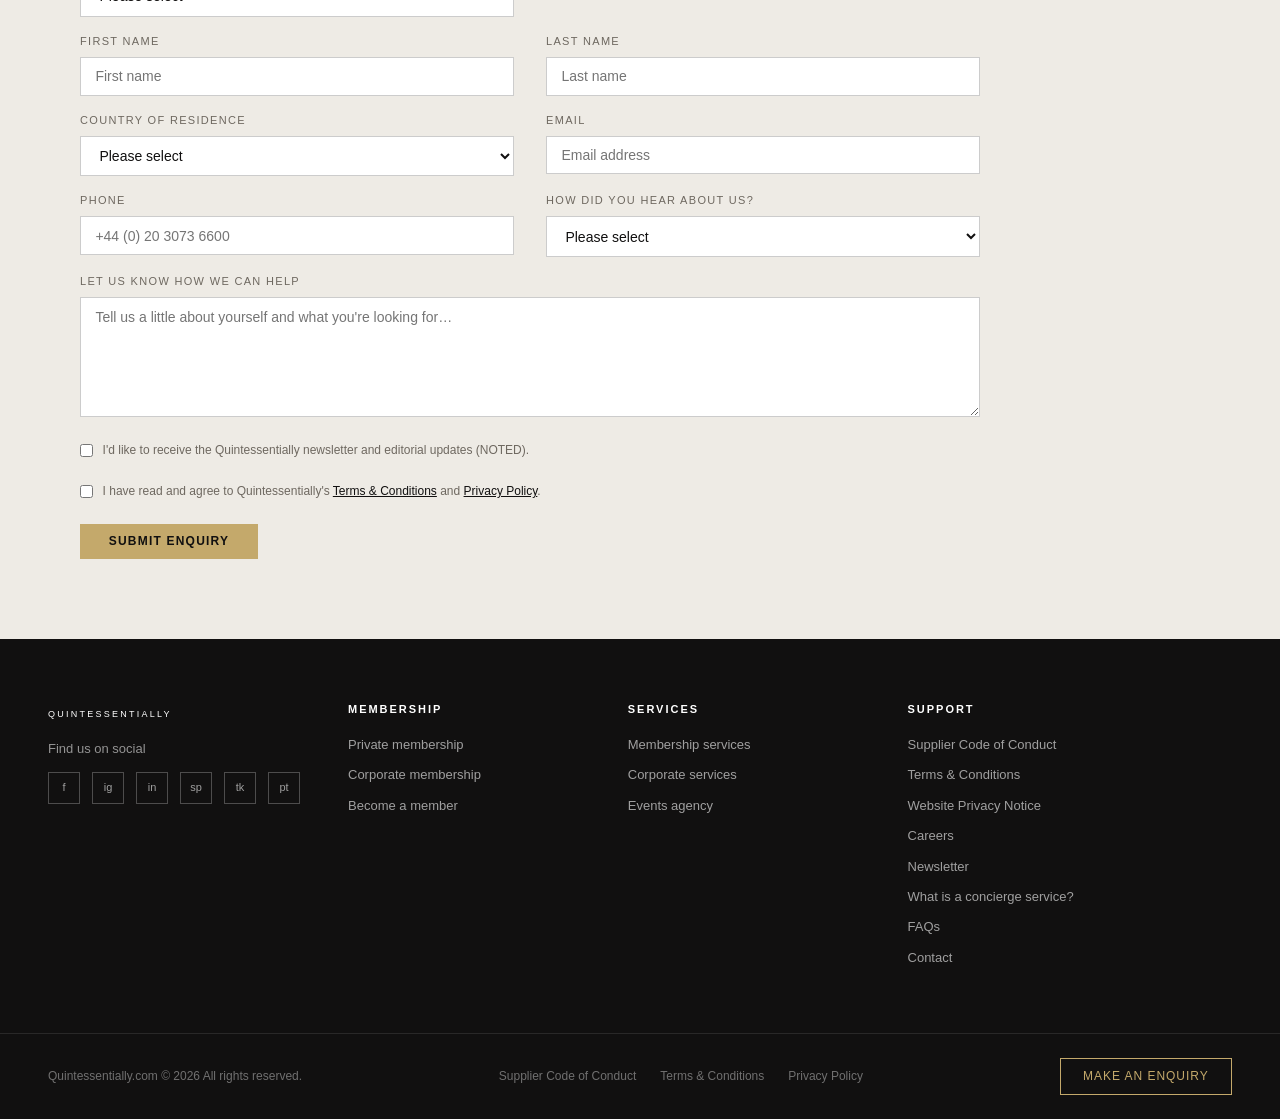
==== commit d9934700: "Add files via upload" ====
--- a/concierge-faq.html
+++ b/concierge-faq.html
@@ -121,7 +121,7 @@
 <!-- PAGE HERO -->
 <section class="page-hero">
   <div class="page-hero-bg">
-    <img src="https://images.unsplash.com/photo-1539635278872-0e7c5e1f4d5f?w=1600&q=80&fit=crop&crop=center" alt="Luxury desert boat">
+    <img src="https://images.unsplash.com/photo-1414235077428-338989a02e84?w=1600&q=80&fit=crop&crop=center" alt="Luxury desert boat">
   </div>
   <div class="page-hero-content">
     <h1>What is a concierge service?</h1>
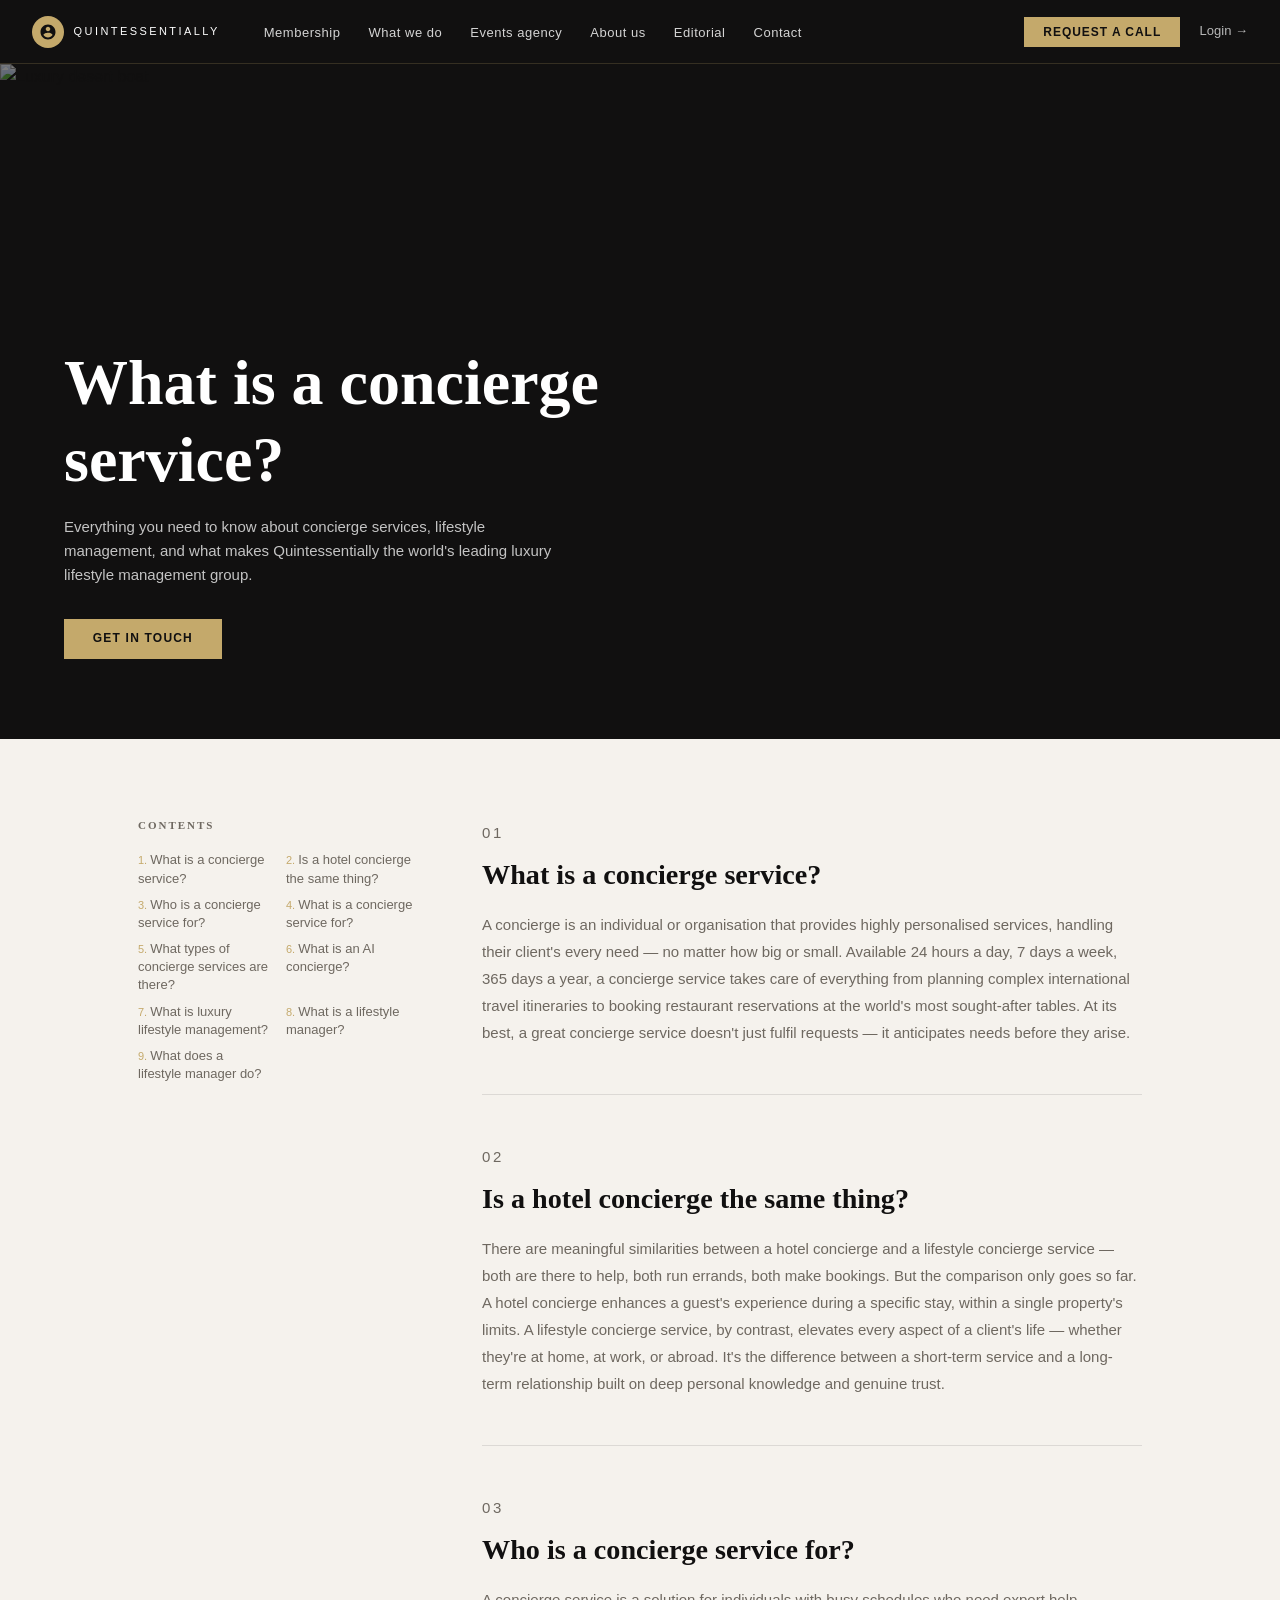
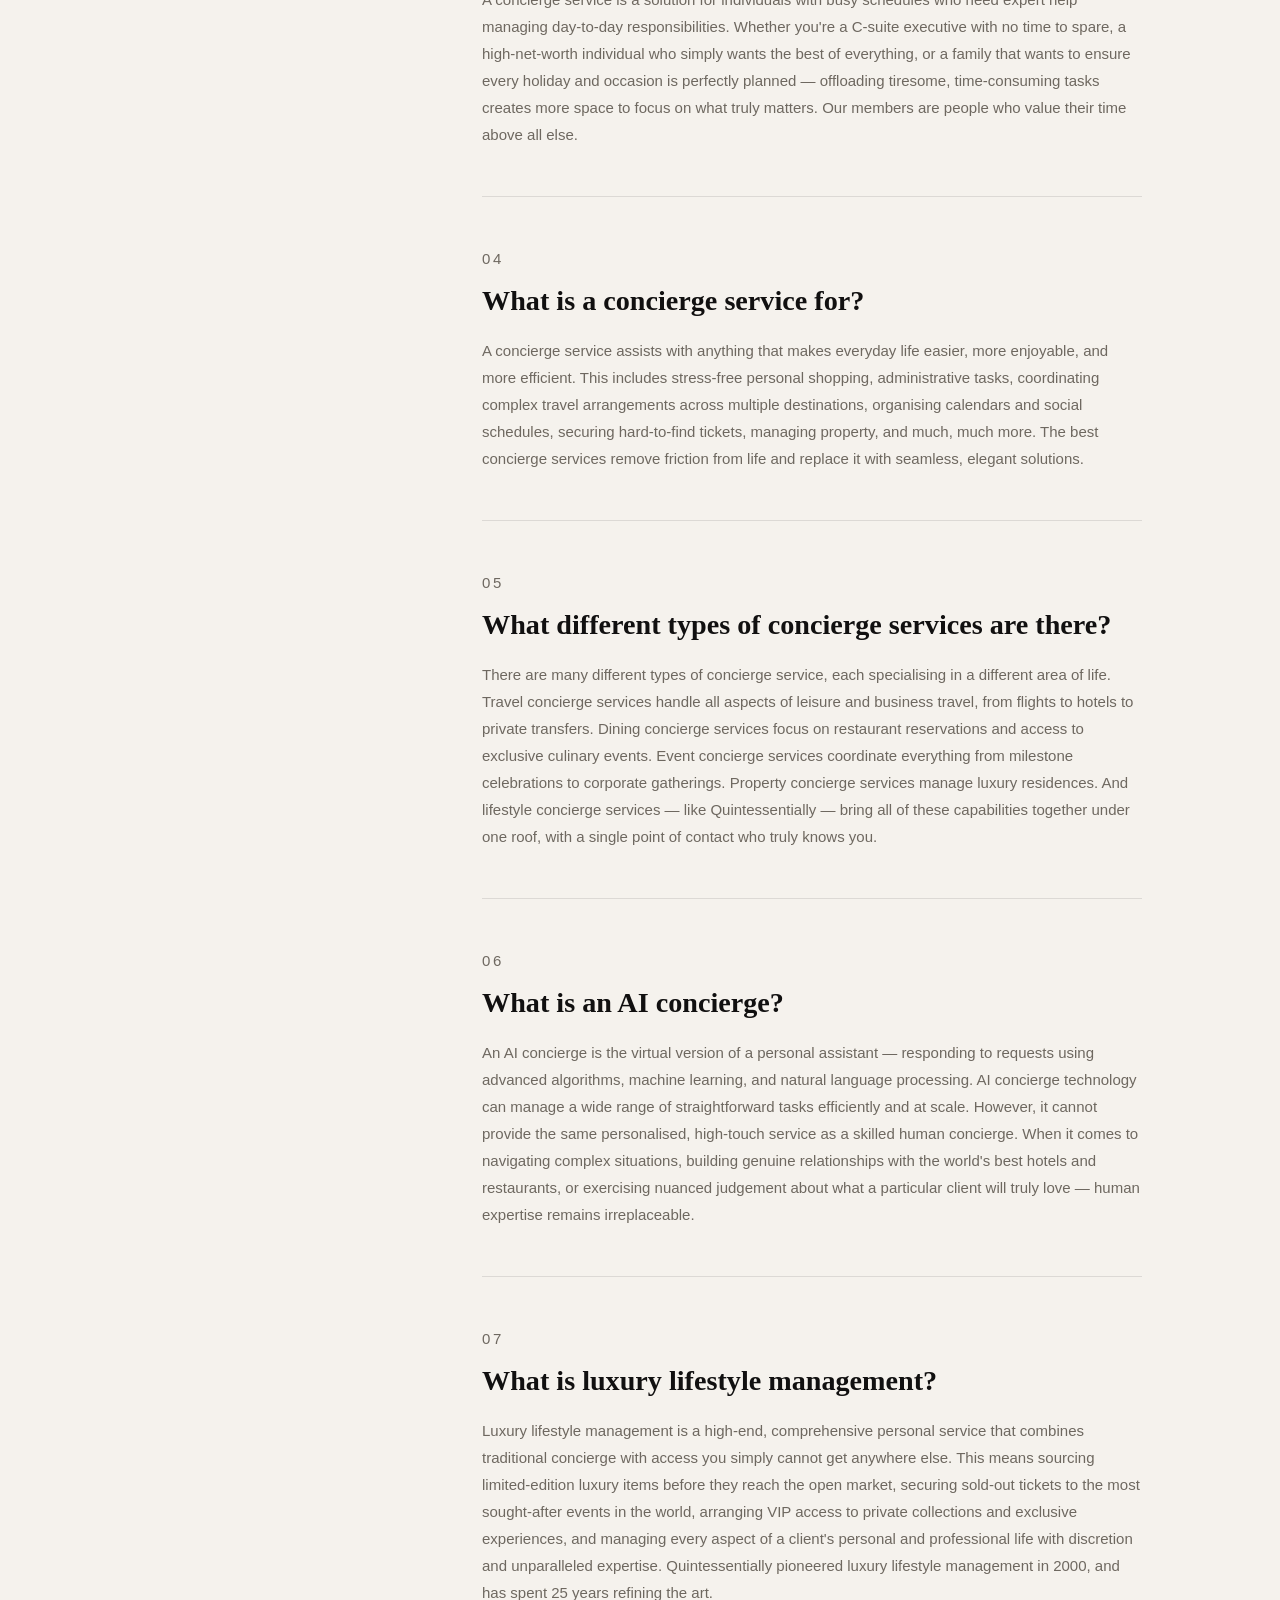
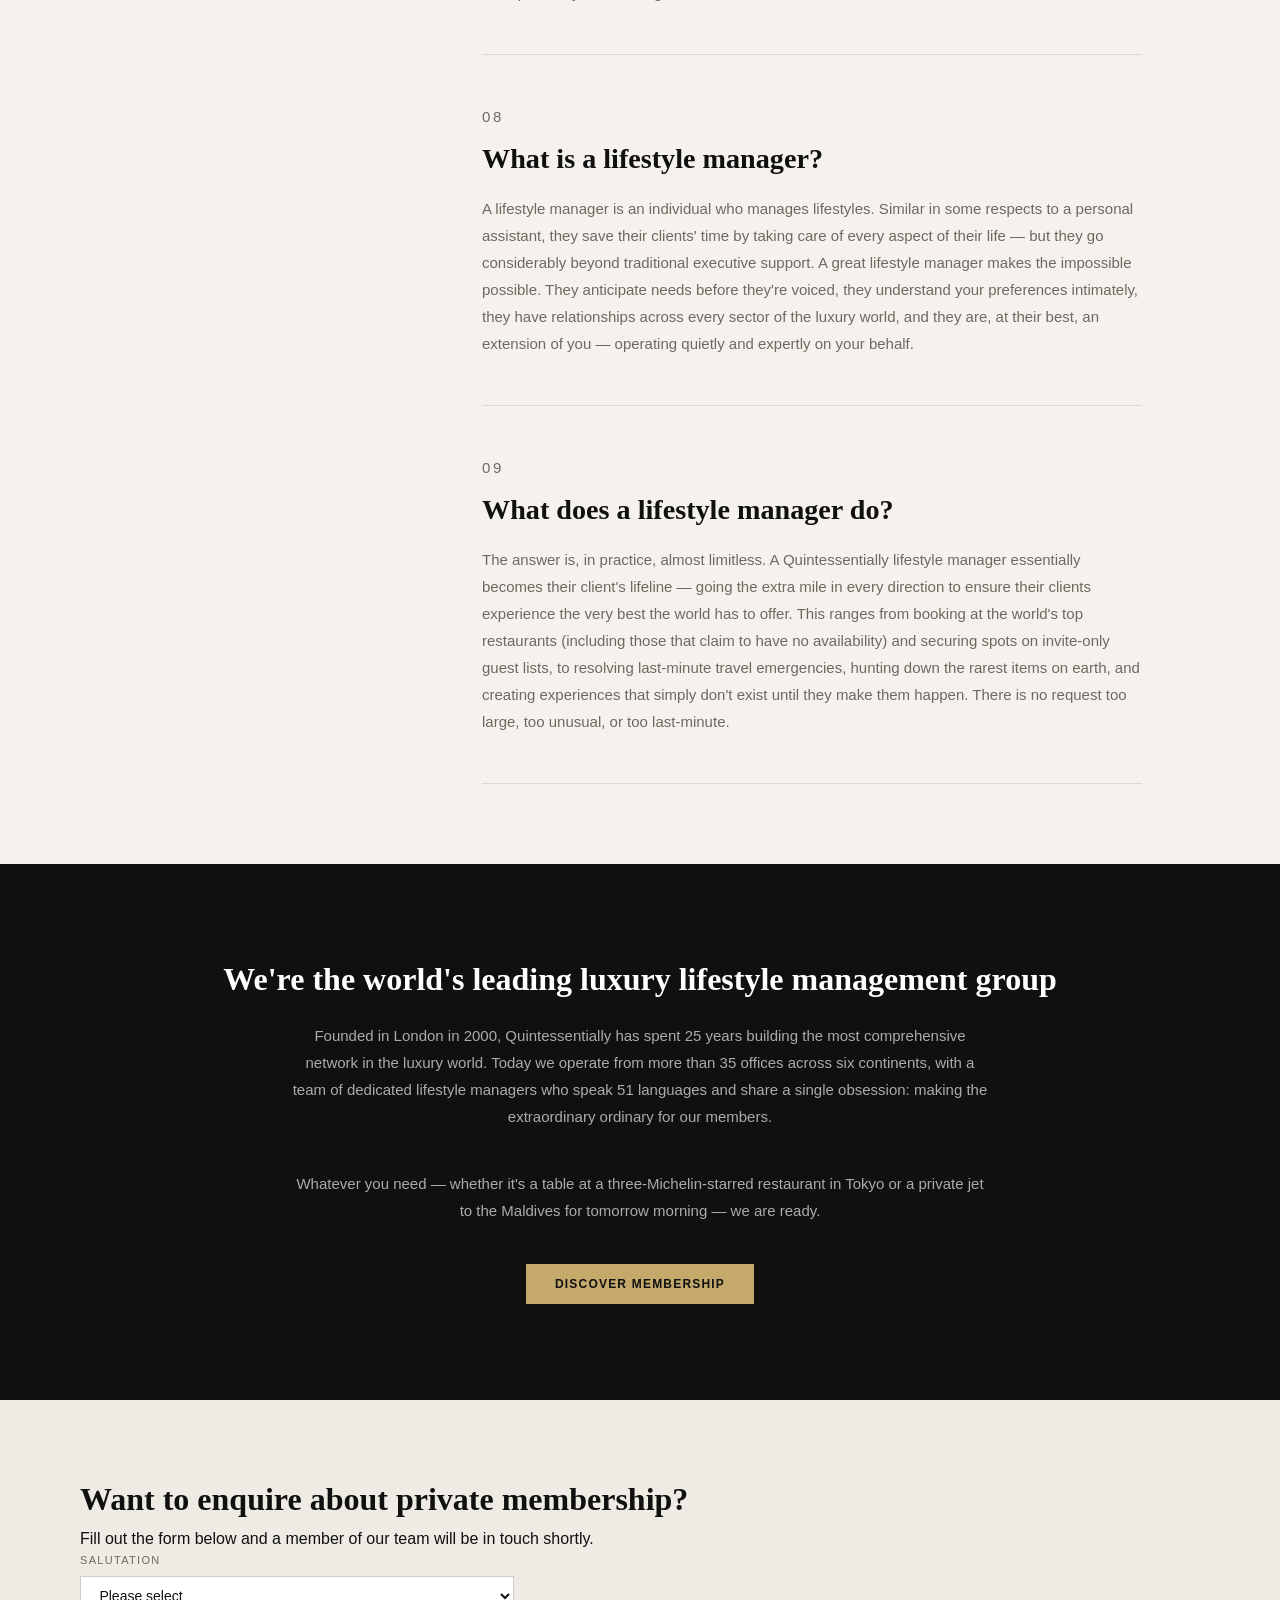
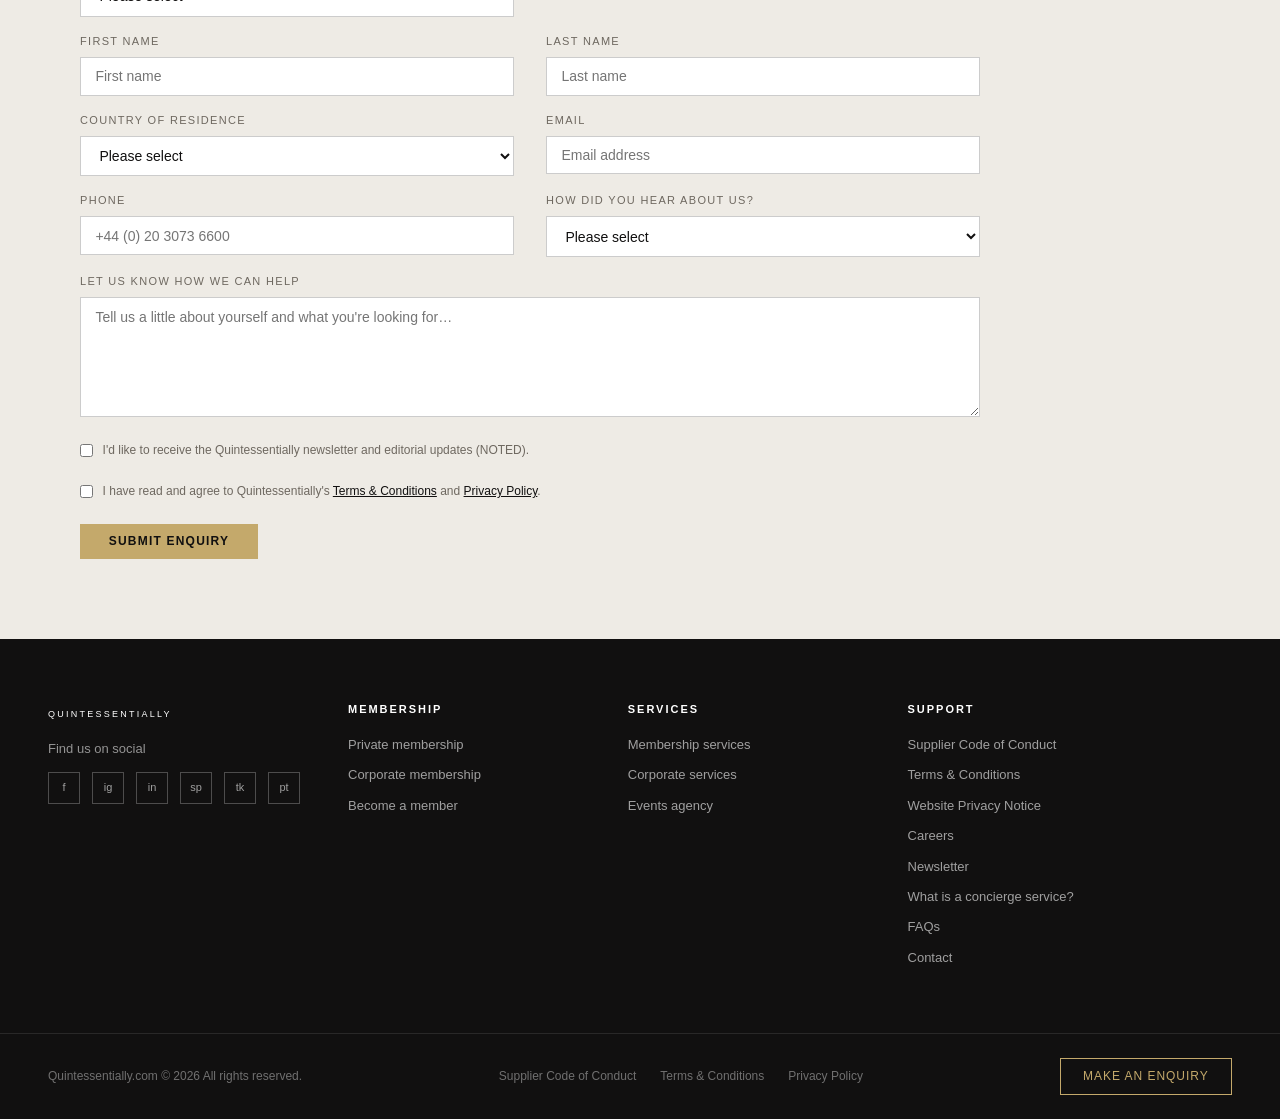
==== commit 1c8080e6: "Add files via upload" ====
--- a/concierge-faq.html
+++ b/concierge-faq.html
@@ -121,7 +121,7 @@
 <!-- PAGE HERO -->
 <section class="page-hero">
   <div class="page-hero-bg">
-    <img src="https://images.unsplash.com/photo-1414235077428-338989a02e84?w=1600&q=80&fit=crop&crop=center" alt="Luxury desert boat">
+    <img src="https://picsum.photos/seed/dining/1200/800" alt="Luxury desert boat">
   </div>
   <div class="page-hero-content">
     <h1>What is a concierge service?</h1>
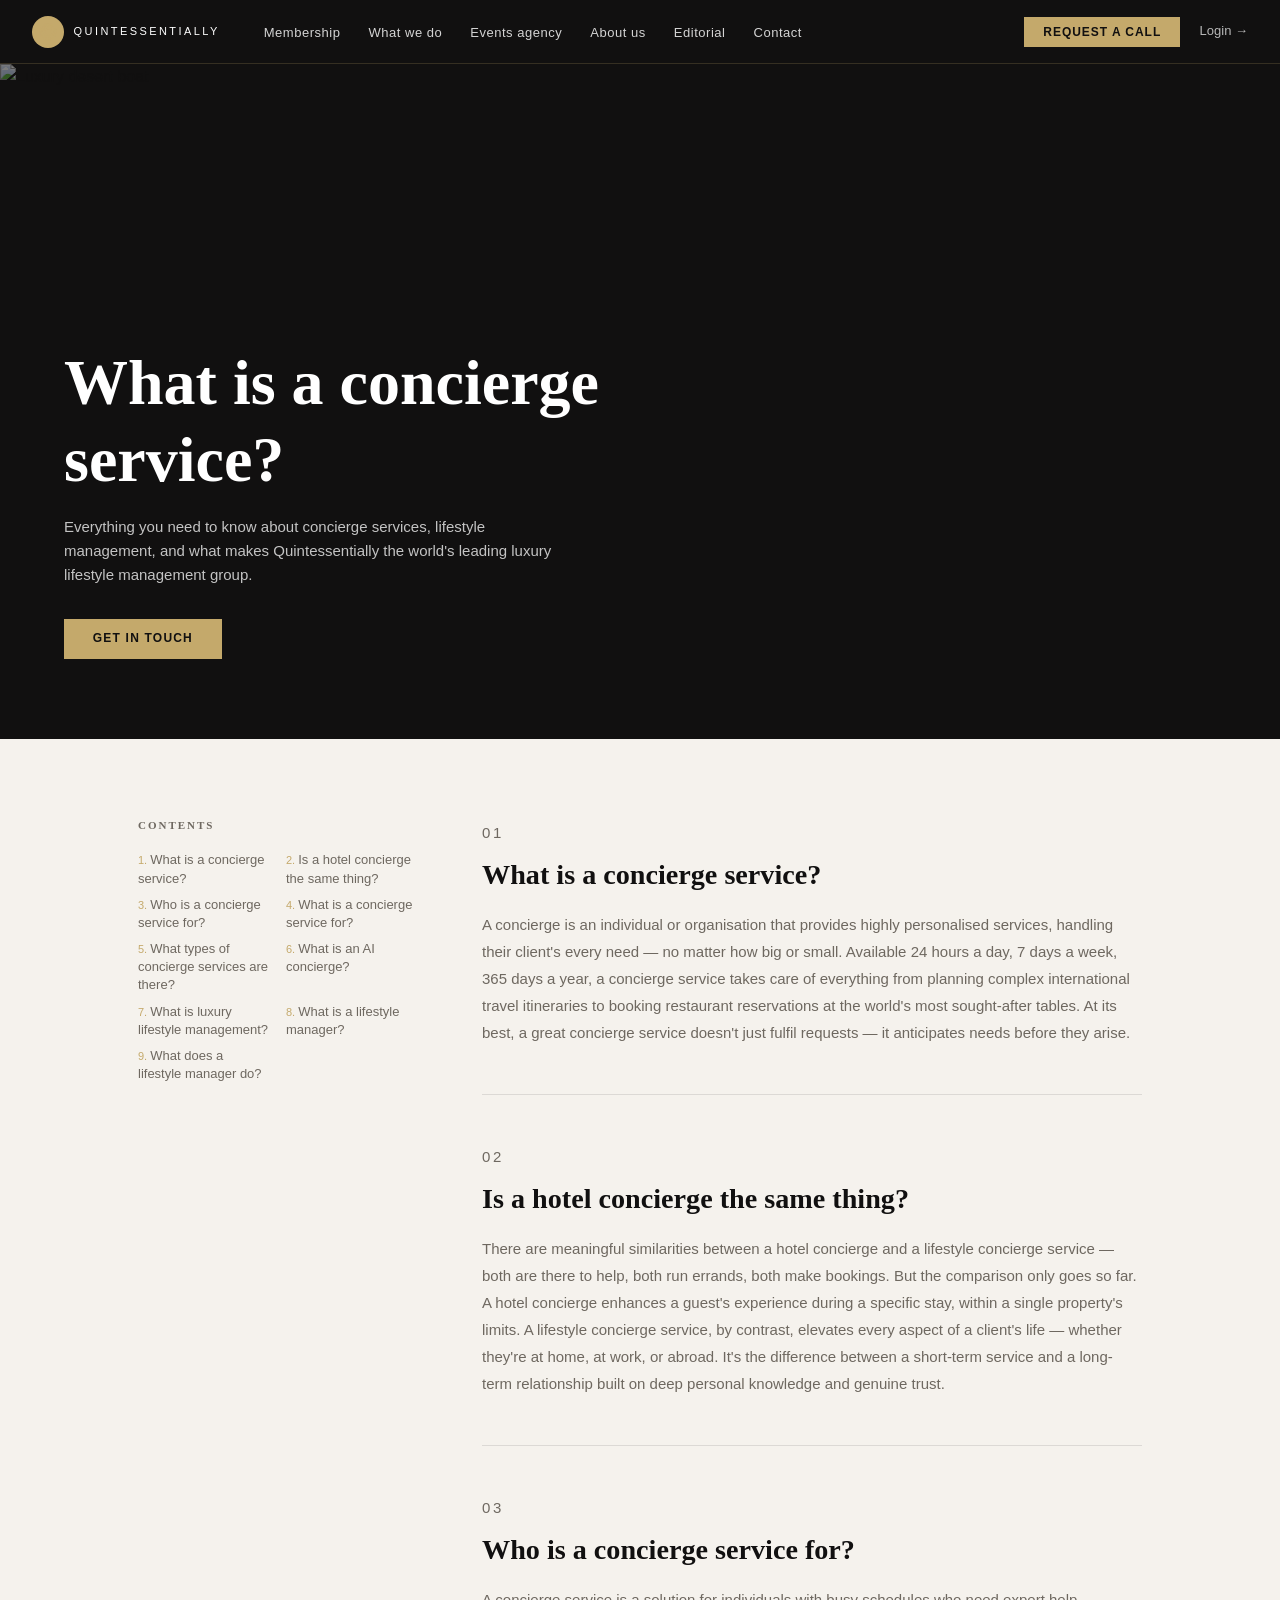
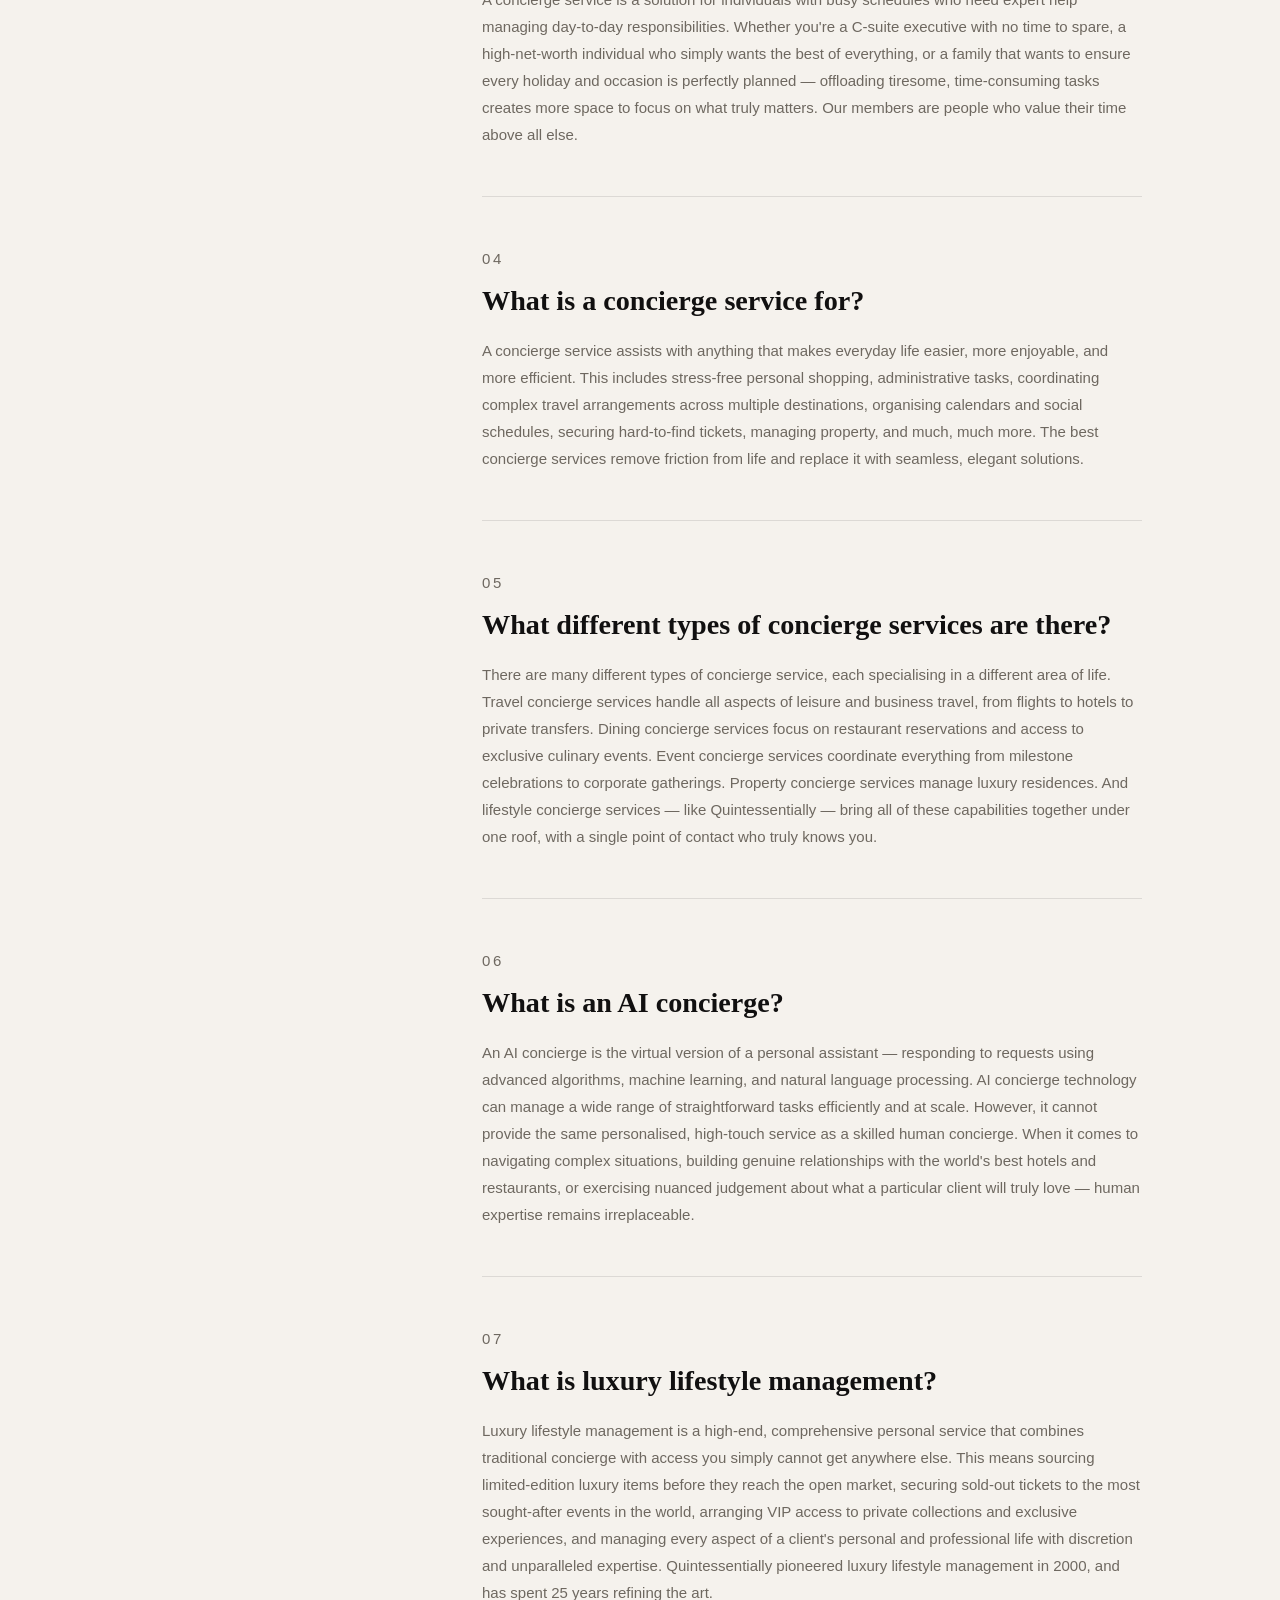
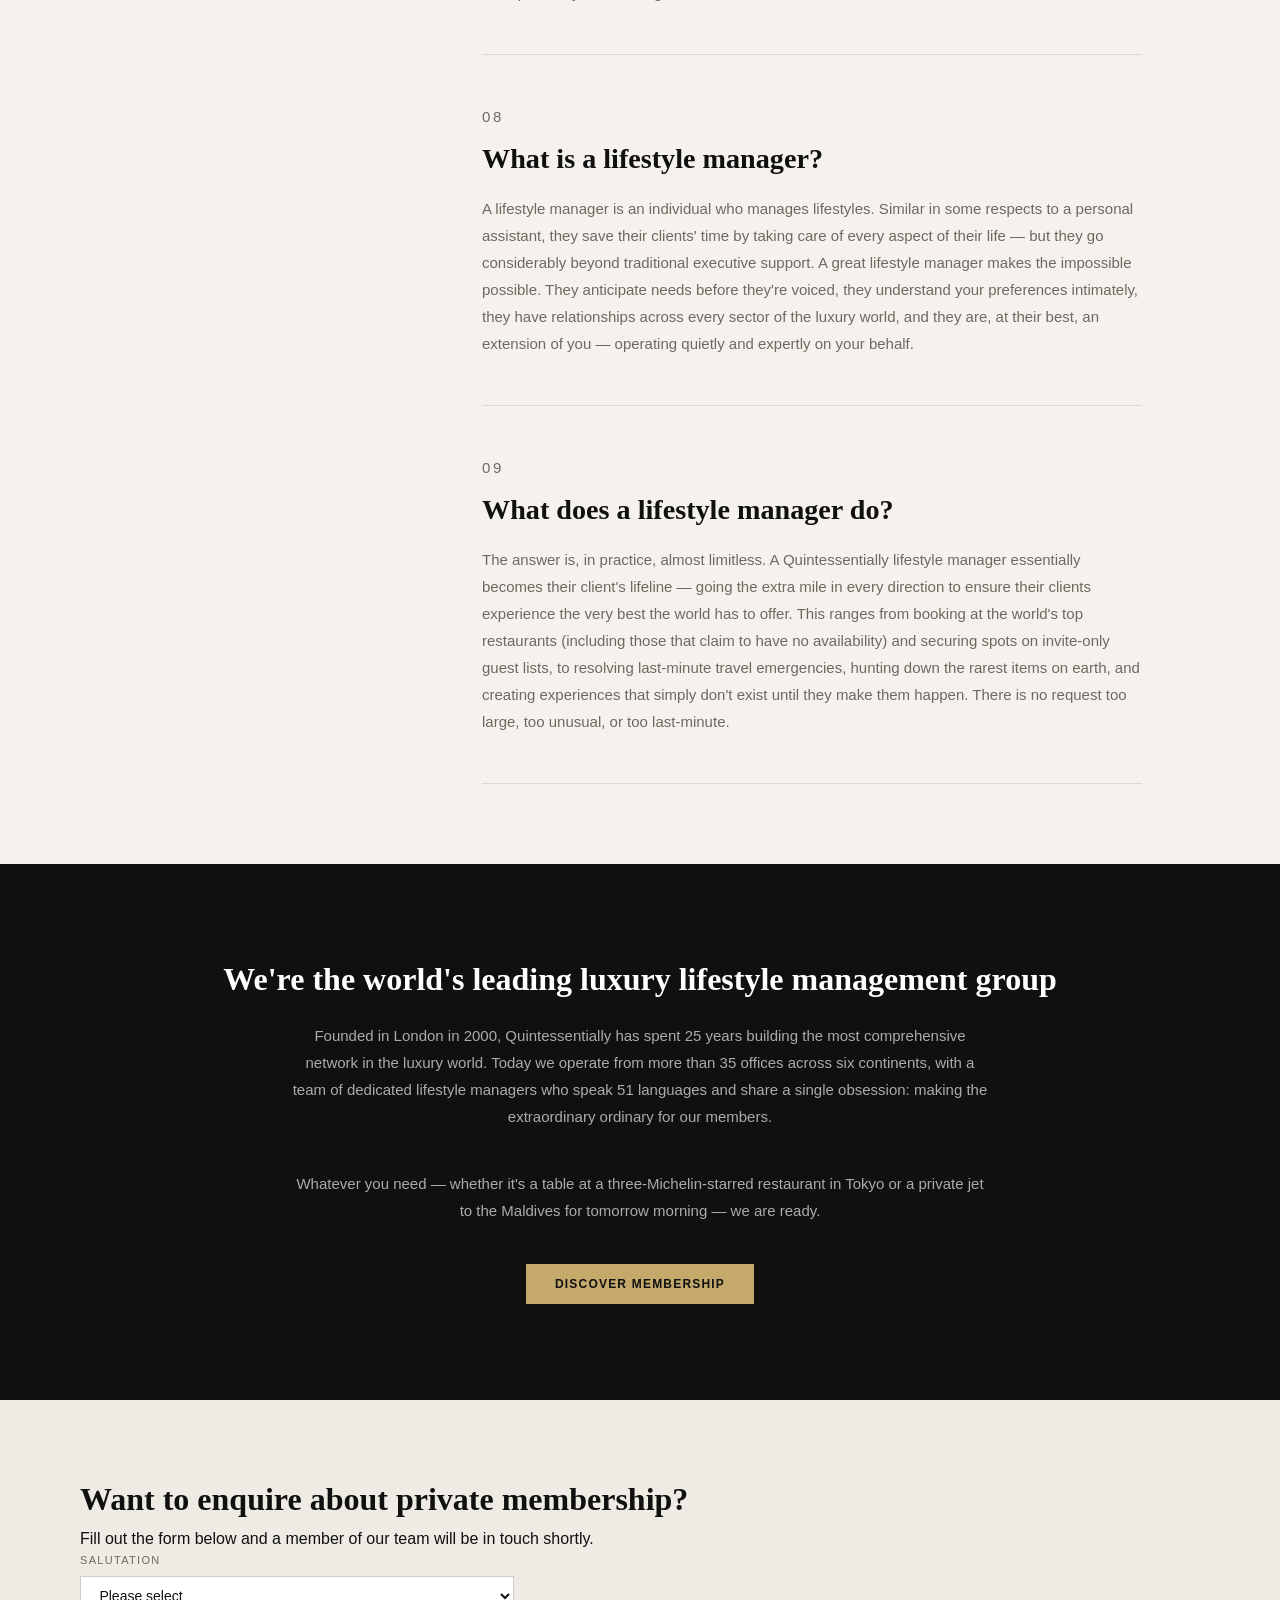
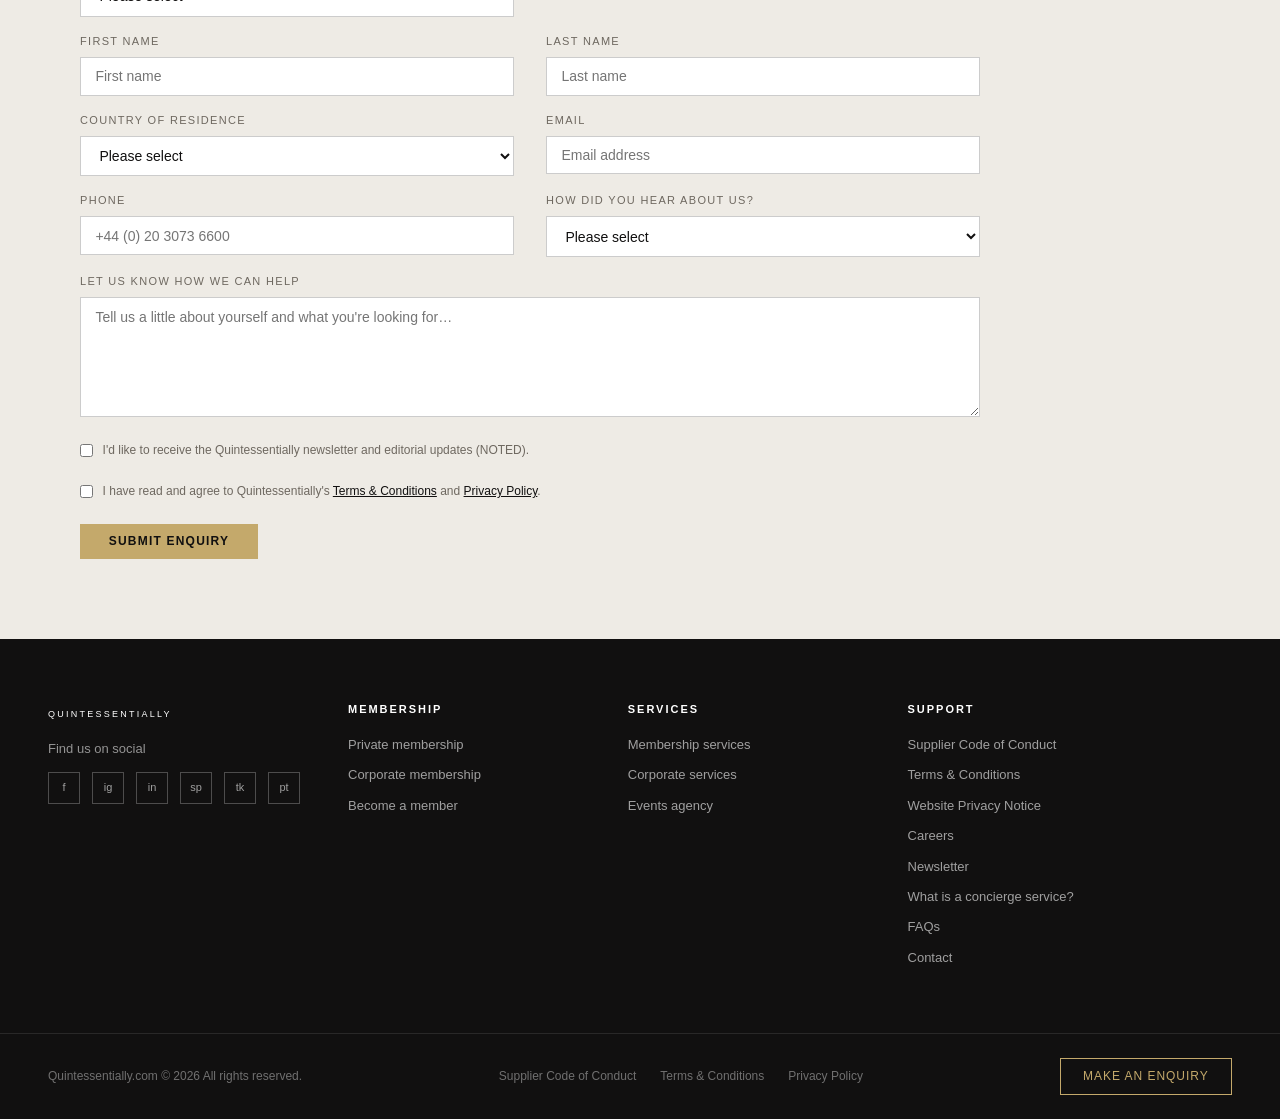
==== commit 74780b45: "Add files via upload" ====
--- a/concierge-faq.html
+++ b/concierge-faq.html
@@ -100,7 +100,17 @@
 <nav>
   <div class="nav-logo">
     <div class="nav-logo-mark">
-      <svg viewBox="0 0 24 24" xmlns="http://www.w3.org/2000/svg"><path d="M12 2C6.48 2 2 6.48 2 12s4.48 10 10 10 10-4.48 10-10S17.52 2 12 2zm0 3c1.66 0 3 1.34 3 3s-1.34 3-3 3-3-1.34-3-3 1.34-3 3-3zm0 14.2c-2.5 0-4.71-1.28-6-3.22.03-1.99 4-3.08 6-3.08 1.99 0 5.97 1.09 6 3.08-1.29 1.94-3.5 3.22-6 3.22z"/></svg>
+      <svg xmlns="http://www.w3.org/2000/svg" viewBox="0 0 329.47582 329.48272" width="30" height="30" style="display:block">
+        <path fill="#C4A96B" d="M164.74136,329.48272c-42.81453,0-81.46634-26.77116-96.81938-66.8209C27.20607,247.60563,0,208.512,0,164.74136S27.20607,81.87709,67.92198,66.8209C83.27502,26.77116,121.92683,0,164.74136,0s81.45944,26.77116,96.81247,66.8209c40.71591,15.05619,67.92198,54.14982,67.92198,97.92046s-27.20607,82.86427-67.92198,97.92046c-15.35303,40.04974-53.99794,66.8209-96.81247,66.8209Zm0-320.99851c-39.92203,0-75.90915,25.35943-89.54325,63.1069l-.69033,1.89842-1.90532,.66617C34.24748,87.49641,8.4773,123.90119,8.4773,164.74136s25.77018,77.24495,64.12515,90.58566l1.90532,.66617,.69033,1.89842c13.6341,37.74748,49.62122,63.1069,89.54325,63.1069,39.91513,0,75.90225-25.35943,89.53635-63.1069l.69033-1.89842,1.90532-.66617c38.35497-13.34071,64.12515-49.74548,64.12515-90.58566s-25.77018-77.24495-64.12515-90.58566l-1.90532-.66617-.69033-1.89842c-13.6341-37.74748-49.62122-63.1069-89.53635-63.1069Z"/>
+        <path fill="#C4A96B" d="M241.02651,207.37191c23.18372-2.1106,40.32776-22.69,38.21716-45.87366-1.39172-15.28613-10.82678-27.91522-23.7301-34.15894-.76685,2.73291-1.64673,5.41693-2.64697,8.04364,9.82483,5.159,16.93335,15.02728,18.01196,26.87683,1.69067,18.57159-12.04309,35.05634-30.61353,36.74701-2.76465,.25165-5.47656,.14325-8.10437-.25574-1.22937,2.67615-2.61414,5.26959-4.16382,7.75647,4.17151,.93732,8.54724,1.27246,13.02966,.86438Z"/>
+        <path fill="#C4A96B" d="M304.34292,165.39621c0-29.41296-18.28394-54.89813-45.32056-64.62946,.00342,.32843,.02478,.65228,.02478,.98157,0,2.65375-.13721,5.27411-.35168,7.8725,22.33423,9.18292,37.24768,30.88055,37.24768,55.77539,0,27.95282-19.09485,51.52295-44.92322,58.37079-4.38904,1.1272-8.80371,1.69769-13.19739,1.69769-9.61694,0-19.02411-2.84625-27.30402-7.67273-3.32648-1.93909-6.48584-4.17548-9.41669-6.67303,11.94629-10.26074,19.53589-25.45819,19.53589-42.40289,0-30.82343-25.07983-55.90326-55.90326-55.90326s-55.89636,25.07983-55.89636,55.90326,25.07294,55.90326,55.89636,55.90326c10.69604,0,20.69708-3.02502,29.2019-8.25708,.74408,.60352,1.38104,1.1228,1.68573,1.37976,1.98993,1.67834,4.05762,3.26501,6.20123,4.74219,4.07672,2.8092,8.43158,5.2226,13.01166,7.10797,3.33453,1.37274,6.78564,2.46417,10.30939,3.23248,.84827,.18494,10.41437,1.6087,10.41437,1.35693,.33276,0,.66052-.02051,.99219-.02521,.31567,.00525,.63037,.02521,.94629,.02521,8.25732,0,16.61206-1.7384,24.8313-5.16675,2.31812-.96619,4.54492-2.12,6.72021-3.3645-.04565-.04205-.0946-.08069-.14038-.12262,21.11304-11.75684,35.43457-34.29834,35.43457-60.13147Zm-187.02753,3.31982c0-26.14642,21.27612-47.41907,47.41907-47.41907,26.14984,0,47.42596,21.27264,47.42596,47.41907,0,14.63745-6.6709,27.74426-17.12915,36.44958-.04785-.05444-.09888-.10602-.14655-.16064-3.72974-4.27582-7.45947-8.55157-11.18921-12.82739-1.99207-2.28369-3.98407-4.56738-5.97614-6.85101l-11.65369,.60144c2.23389,2.54968,4.46777,5.0993,6.70166,7.64899,4.03082,4.60065,8.06165,9.20129,12.09253,13.80194,.86224,.98413,1.72449,1.96832,2.58673,2.95245-6.74927,3.69733-14.48889,5.80371-22.71216,5.80371-26.14294,0-47.41907-21.27264-47.41907-47.41907Z"/>
+        <path fill="#C4A96B" d="M96.43165,122.24131c-23.27961,0-42.21875,18.94031-42.21875,42.21992,0,16.30472,9.30683,30.45195,22.87195,37.48264,.87199-2.69521,1.85823-5.33828,2.96752-7.91733-10.38799-5.77845-17.43978-16.85914-17.43978-29.56531,0-18.64853,15.1717-33.82023,33.81906-33.82023,1.83406,0,3.61422,.20361,5.3667,.49188,1.56645-2.61758,3.299-5.12164,5.16953-7.51422-3.37121-.87799-6.89271-1.37734-10.53623-1.37734Z"/>
+        <path fill="#C4A96B" d="M35.0101,165.35006c0-35.81117,29.13408-64.94525,64.94525-64.94525,9.47294,0,18.45415,2.07956,26.5726,5.7452,2.93412-1.79569,6.00666-3.38557,9.19375-4.76101-10.58984-5.95115-22.77586-9.38388-35.76635-9.38388-40.44225,0-73.34494,32.90269-73.34494,73.34494,0,30.8243,19.12341,57.24983,46.12124,68.08459-.04014-1.11178-.08466-2.22267-.08466-3.34426,0-1.93191,.08012-3.84434,.19833-5.74652-22.30757-10.29249-37.83522-32.85699-37.83522-58.99381Z"/>
+        <path fill="#C4A96B" d="M207.46694,95.33356c-.88415-23.26276-20.5302-41.46878-43.7931-40.58463-16.29285,.61931-30.07638,10.45684-36.58678,24.27932,2.72641,.76887,5.40507,1.65404,8.02441,2.6646,5.37959-10.59995,16.18446-18.06759,28.8814-18.55024,18.6352-.70837,34.37216,13.8761,35.08054,32.50998,.10385,2.73022-.14516,5.38911-.66472,7.95425,2.61201,1.35361,5.13892,2.84696,7.55553,4.49383,1.11925-4.05805,1.67089-8.34095,1.50273-12.7671Z"/>
+        <path fill="#C4A96B" d="M162.05627,35.59374c35.78539-1.3602,66.00502,26.64613,67.36537,62.43152,.37601,9.89348-1.52997,19.34035-5.18975,27.88739,1.9407,2.69258,3.70724,5.51728,5.27412,8.46663,5.73641-10.94461,8.81129-23.46227,8.30916-36.67305-1.53612-40.4131-35.66484-72.0423-76.07794-70.50603-30.80203,1.17081-56.48213,21.28427-66.28363,48.67407,1.10943-.08232,2.21784-.16904,3.33869-.21166,1.93045-.07339,3.84463-.06592,5.74988-.02007,9.43778-22.68241,31.39615-39.05597,57.51408-40.04881Z"/>
+        <path fill="#C4A96B" d="M123.60818,238.73865c3.23279,23.05403,24.61974,39.17931,47.67377,35.94652,15.7582-2.20978,28.22957-12.92223,33.54265-26.83069-2.03855-.72785-7.24089-2.69697-7.85215-2.8641-4.27982,11.08977-14.27393,19.61207-26.85691,21.37655-18.46792,2.58975-35.59951-10.32808-38.18897-28.79483-.16215-1.15601-.22587-2.30133-.26498-3.4424-2.87143-1.45483-5.63885-3.08265-8.27753-4.88903-.27626,3.10404-.2269,6.28131,.22411,9.49799Z"/>
+        <path fill="#C4A96B" d="M226.37605,252.59556c-8.23109,21.26464-27.40753,37.59792-51.54711,40.9829-35.46431,4.97311-68.36187-19.83281-73.33498-55.29697-1.39214-9.92746-.41688-19.63829,2.44151-28.60455-.76301-1.13038-1.48603-2.28947-2.18649-3.46364-1.25694-1.70003-2.46612-3.43947-3.56852-5.26006-4.95216,11.76343-6.90267,24.96045-5.00475,38.49467,5.61615,40.05042,42.76922,68.0651,82.81964,62.44895,28.25227-3.96196,50.46991-23.63511,59.16094-48.931-.22104,.00161-.43885,.0167-.66033,.0167-2.73916,0-5.44433-.14267-8.11991-.387Z"/>
+      </svg>
     </div>
     <span class="nav-wordmark">Quintessentially</span>
   </div>
